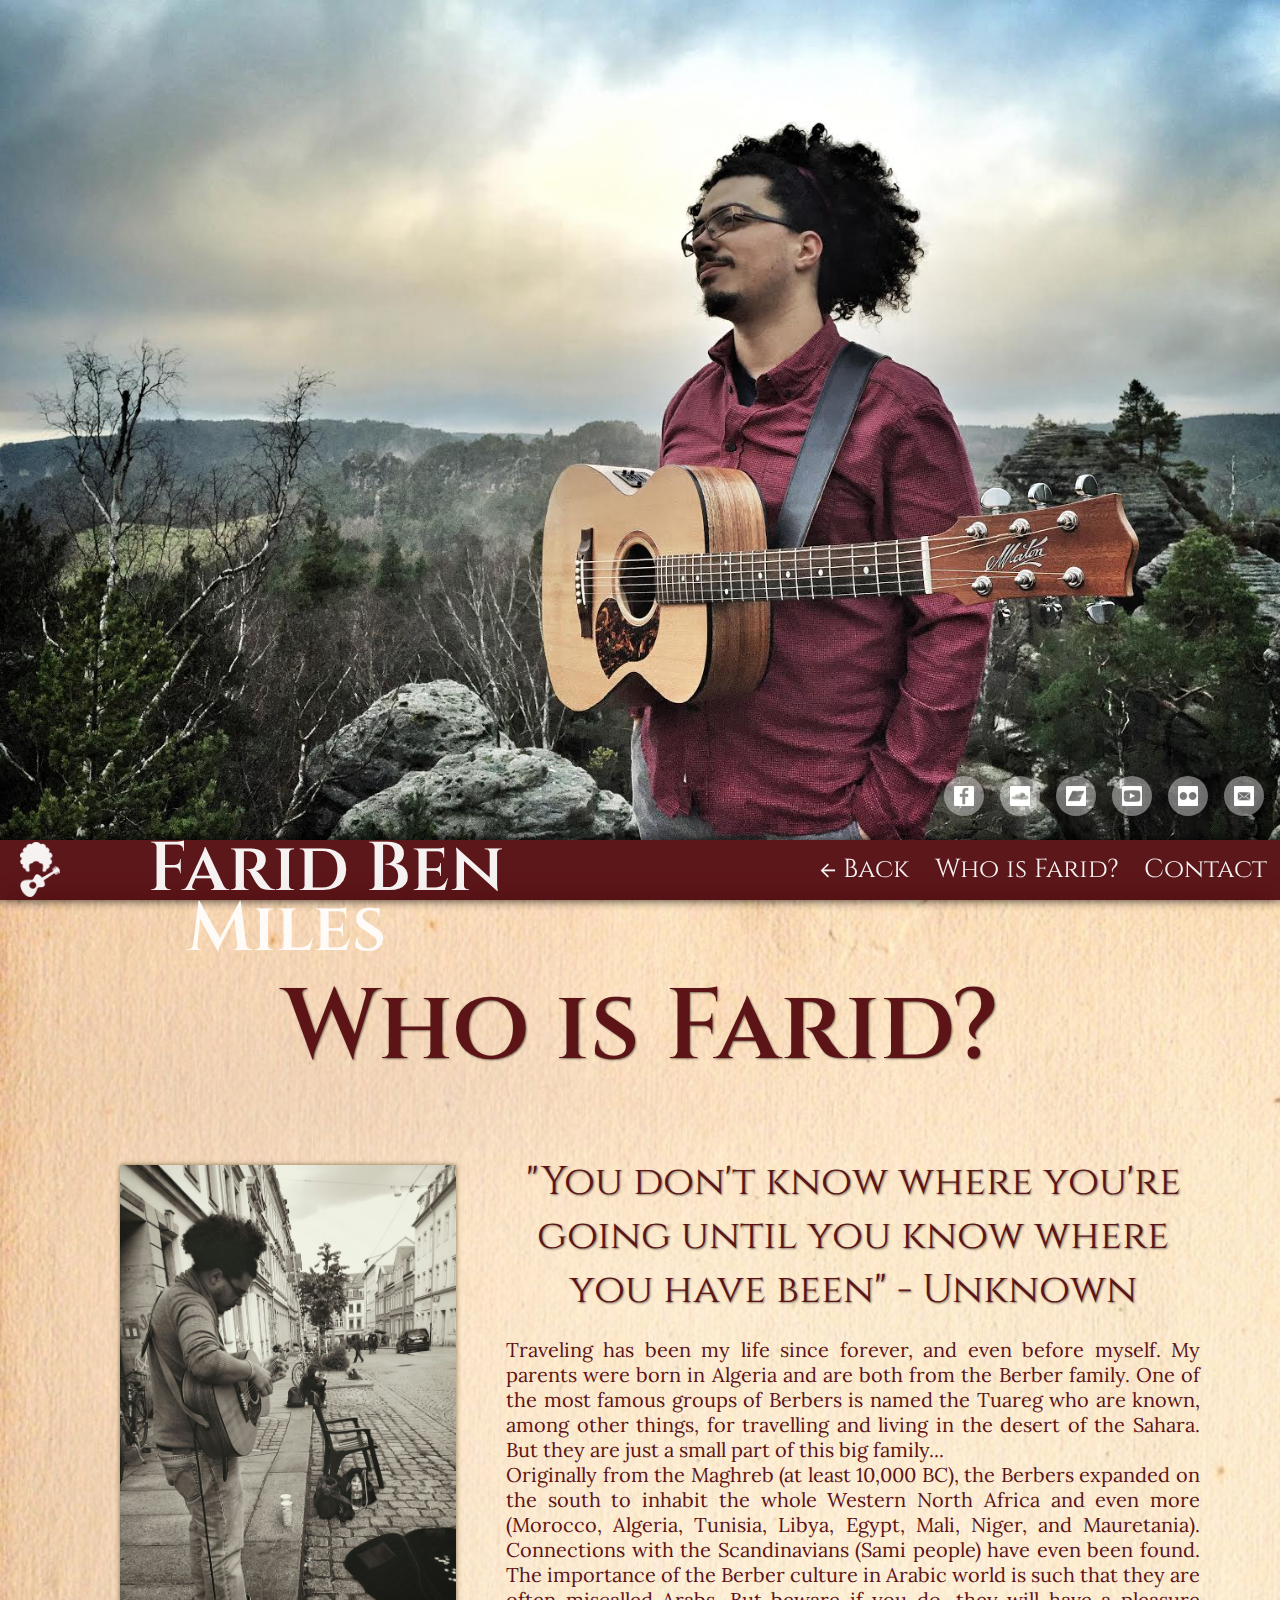
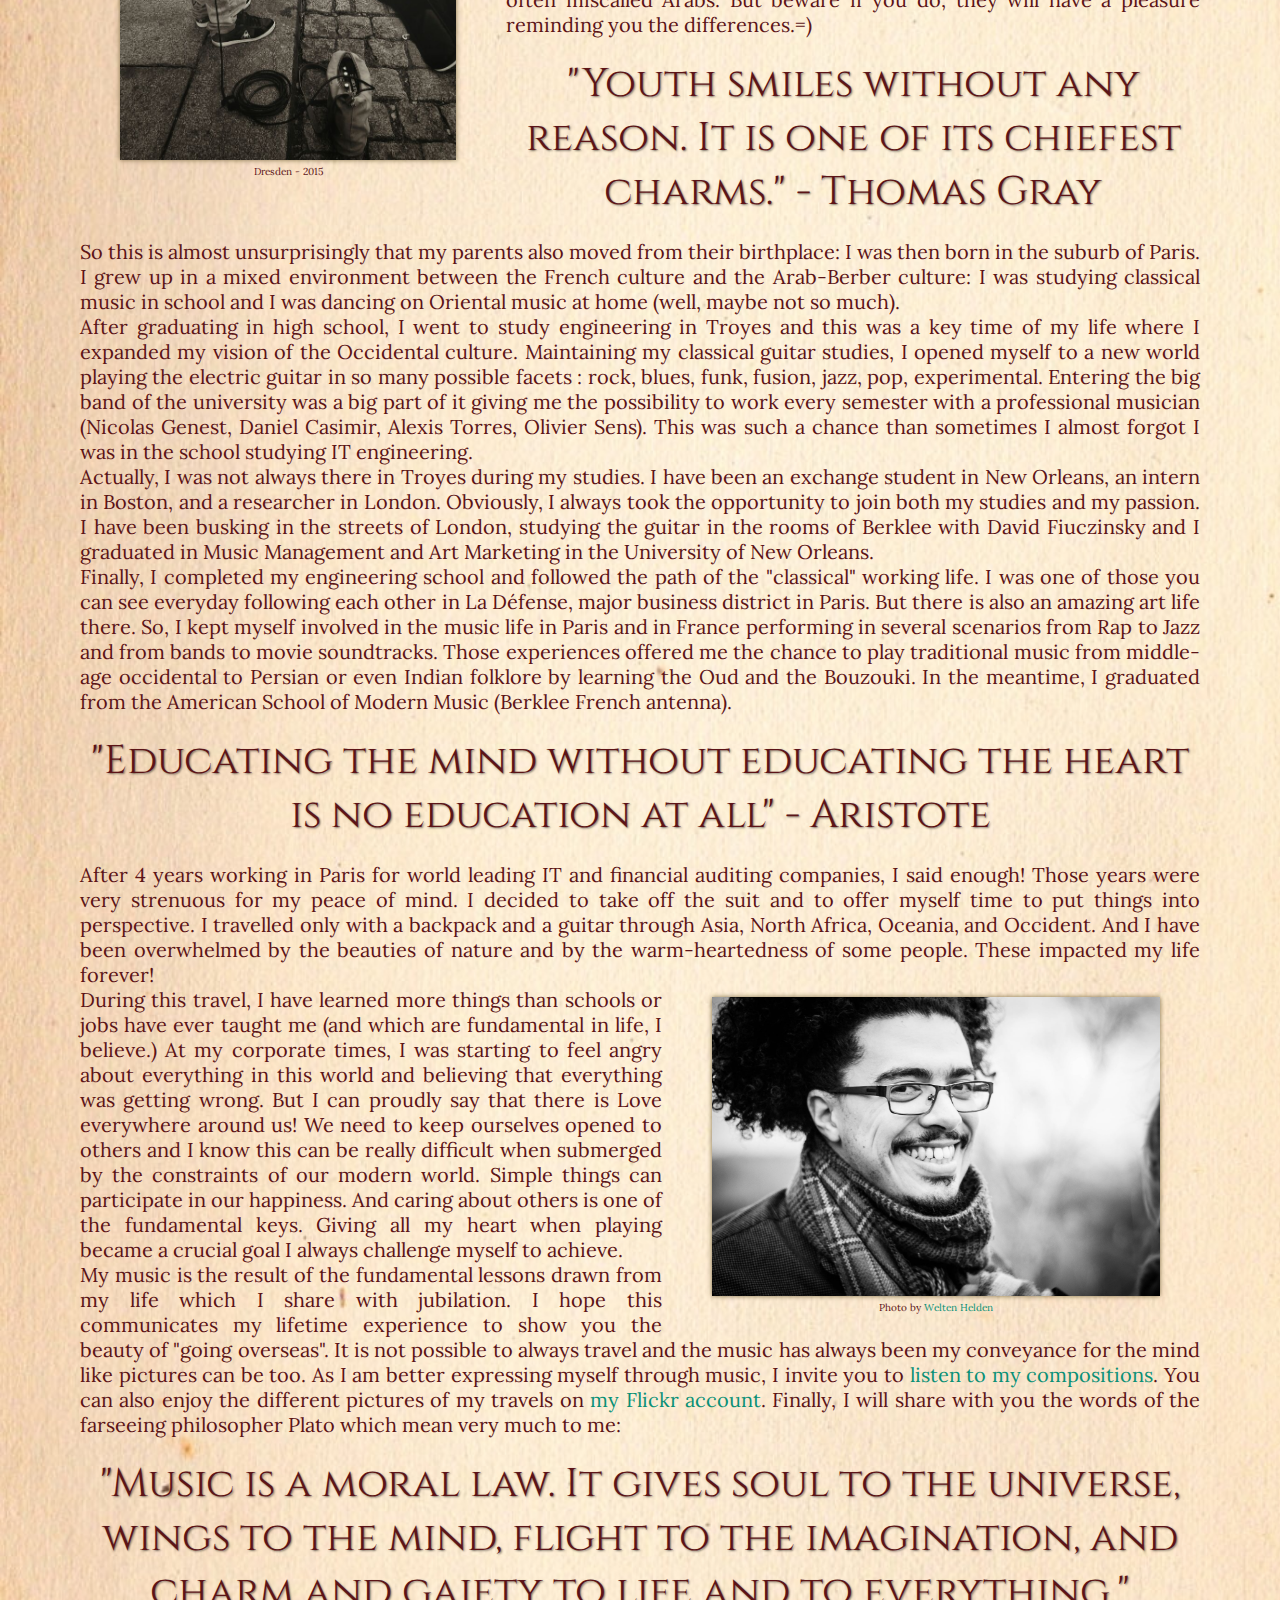
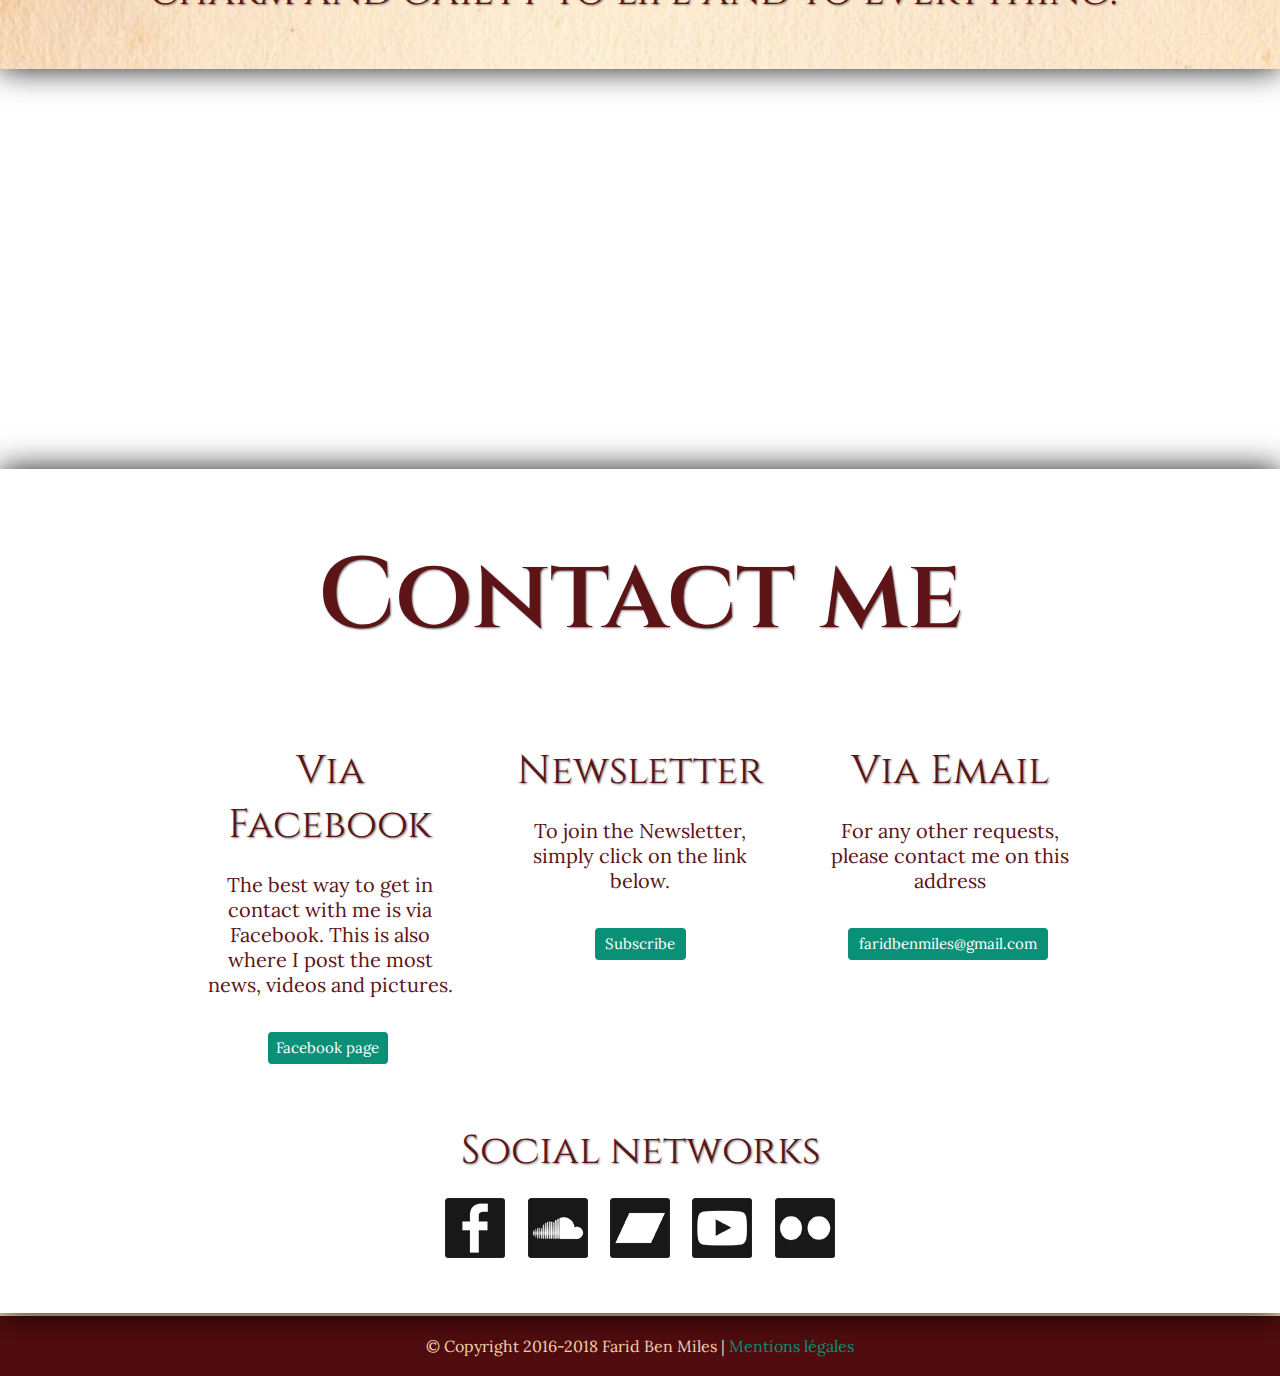
==== about.html @ b11363a0 "Start" ====
<!DOCTYPE html><html lang="en"> <head> <title>About | Farid Ben Miles - Cinematic World Fingerstyle</title><meta charset="utf-8"/><meta name="description" content="With only the use of an acoustic guitar, he takes you in a “ travelling by ear ” experience. Everything about Farid Ben Miles."><meta name="copyright" content="Farid Ben Miles - 2016"><link rel="image_src" href="img/background/Farid-Ben-Miles-mobile.jpg" /><link rel="apple-touch-icon" sizes="57x57" href="apple-touch-icon-57x57.png"><link rel="apple-touch-icon" sizes="60x60" href="apple-touch-icon-60x60.png"><link rel="apple-touch-icon" sizes="72x72" href="apple-touch-icon-72x72.png"><link rel="apple-touch-icon" sizes="76x76" href="apple-touch-icon-76x76.png"><link rel="apple-touch-icon" sizes="114x114" href="apple-touch-icon-114x114.png"><link rel="apple-touch-icon" sizes="120x120" href="apple-touch-icon-120x120.png"><link rel="apple-touch-icon" sizes="144x144" href="apple-touch-icon-144x144.png"><link rel="apple-touch-icon" sizes="152x152" href="apple-touch-icon-152x152.png"><link rel="apple-touch-icon" sizes="180x180" href="apple-touch-icon-180x180.png"><link rel="icon" type="image/png" href="favicon-32x32.png" sizes="32x32"><link rel="icon" type="image/png" href="android-chrome-192x192.png" sizes="192x192"><link rel="icon" type="image/png" href="favicon-96x96.png" sizes="96x96"><link rel="icon" type="image/png" href="favicon-16x16.png" sizes="16x16"><link rel="manifest" href="manifest.json"><link rel="mask-icon" href="safari-pinned-tab.svg" color="#5bbad5"><meta name="msapplication-TileColor" content="#da532c"><meta name="msapplication-TileImage" content="mstile-144x144.png"><meta name="theme-color" content="#ffffff"><meta name="viewport" content="width=device-width, initial-scale=1, maximum-scale=1"><link rel="stylesheet" href="style.css"><link href='https://fonts.googleapis.com/css?family=Source+Sans+Pro' rel='stylesheet' type='text/css'><script src="js/jquery-1.12.4.min.js"></script><script>function(t,e,n,r,o,i,a){t.GoogleAnalyticsObject=o,t[o]=t[o]||function(){(t[o].q=t[o].q||[]).push(arguments)},t[o].l=1*new Date,i=e.createElement(n),a=e.getElementsByTagName(n)[0],i.async=1,i.src=r,a.parentNode.insertBefore(i,a)}(window,document,"script","https://www.google-analytics.com/analytics.js","ga"),ga("create","UA-72950144-1","auto"),ga("send","pageview")</script><script src="js/one.js"></script><script>function jsUpdateSize(){var e=window.innerHeight||document.documentElement.clientHeight||document.body.clientHeight,i=e-60;$("header").css({height:i})}window.onload=jsUpdateSize,window.onresize=jsUpdateSize;</script> </head><body><header><div id="social" ><ul><li><a href="https://www.facebook.com/faridbenmiles" title="Facebook" target="_blank"><img alt="Facebook" src="img/social/facebook.png"/></a></li><li><a href="https://www.soundcloud.com/faridbenmiles" title="Soundcloud" target="_blank"><img alt="Soundcloud" src="img/social/soundcloud.png"/></a></li><li><a href="https://www.faridbenmiles.bandcamp.com" title="Bandcamp" target="_blank"><img alt="Bandcamp" src="img/social/bandcamp.png"/></a></li><li><a href="https://www.youtube.com" title="Youtube" target="_blank"><img alt="Youtube" src="img/social/youtube.png"/></a></li><li><a href="https://www.flickr.com" title="Flickr"><img alt="Flickr!" src="img/social/flickr.png"></a></li><li><a href="#contact-link" class="smoothScroll" title="Mail"><img alt="Mail" src="img/social/mail.png"></a></li></ul></div></header><div id="menu-container"><div id="menu" class="fixed-nav-bar"><div id="brand-link"><a href="index.html" class="smoothScroll"><img id="brand" alt="Farid Ben Miles - Logo" src="img/logo/logo-head-white.png"/><h1>Farid Ben Miles</h1></a></div><nav><ul class="topnav"><li class="icon"><a href="javascript:void(0);" onclick="myFunction()">Menu &#9776;</a></li><li><a class="smoothScroll" href="index.html#about-link">&#8592; Back</a></li><li><a class="smoothScroll" href="#about-me-link">Who is Farid?</a></li><li><a class="smoothScroll" href="#contact-link">Contact</a></li></ul></nav></div></div><span class="anchor" id="about-me-link"></span><section id="about-me" class="container"><div class="box"><h2>Who is Farid?</h2><figure id="busking-container"><img id="busking" src="img/about/Farid Ben Miles - Busking.jpg" alt="Farid Ben Miles - Busking"/><figcaption>Dresden - 2015</figcaption></figure><h3>"You don't know where you're going until you know where you have been" - <span>Unknown</span></h3><p>Traveling has been my life since forever, and even before myself. My parents were born in Algeria and are both from the Berber family. One of the most famous groups of Berbers is named the Tuareg who are known, among other things, for travelling and living in the desert of the Sahara. But they are just a small part of this big family... </p><p>Originally from the Maghreb (at least 10,000 BC), the Berbers expanded on the south to inhabit the whole Western North Africa and even more (Morocco, Algeria, Tunisia, Libya, Egypt, Mali, Niger, and Mauretania). Connections with the Scandinavians (Sami people) have even been found. The importance of the Berber culture in Arabic world is such that they are often miscalled Arabs. But beware if you do, they will have a pleasure reminding you the differences.=) </p><h3>"Youth smiles without any reason. It is one of its chiefest charms." - <span>Thomas Gray</span></h3><p>So this is almost unsurprisingly that my parents also moved from their birthplace: I was then born in the suburb of Paris. I grew up in a mixed environment between the French culture and the Arab-Berber culture: I was studying classical music in school and I was dancing on Oriental music at home (well, maybe not so much). </p><p>After graduating in high school, I went to study engineering in Troyes and this was a key time of my life where I expanded my vision of the Occidental culture. Maintaining my classical guitar studies, I opened myself to a new world playing the electric guitar in so many possible facets : rock, blues, funk, fusion, jazz, pop, experimental. Entering the big band of the university was a big part of it giving me the possibility to work every semester with a professional musician (Nicolas Genest, Daniel Casimir, Alexis Torres, Olivier Sens). This was such a chance than sometimes I almost forgot I was in the school studying IT engineering.</p><p>Actually, I was not always there in Troyes during my studies. I have been an exchange student in New Orleans, an intern in Boston, and a researcher in London. Obviously, I always took the opportunity to join both my studies and my passion. I have been busking in the streets of London, studying the guitar in the rooms of Berklee with David Fiuczinsky and I graduated in Music Management and Art Marketing in the University of New Orleans. </p><p>Finally, I completed my engineering school and followed the path of the "classical" working life. I was one of those you can see everyday following each other in La Défense, major business district in Paris. But there is also an amazing art life there. So, I kept myself involved in the music life in Paris and in France performing in several scenarios from Rap to Jazz and from bands to movie soundtracks. Those experiences offered me the chance to play traditional music from middle-age occidental to Persian or even Indian folklore by learning the Oud and the Bouzouki. In the meantime, I graduated from the American School of Modern Music (Berklee French antenna).</p><h3>"Educating the mind without educating the heart is no education at all" - <span>Aristote</span></h3><p>After 4 years working in Paris for world leading IT and financial auditing companies, I said enough! Those years were very strenuous for my peace of mind. I decided to take off the suit and to offer myself time to put things into perspective. I travelled only with a backpack and a guitar through Asia, North Africa, Oceania, and Occident. And I have been overwhelmed by the beauties of nature and by the warm-heartedness of some people. These impacted my life forever!</p><figure id="portrait-container"><img id="portrait" src="img/about/Farid Ben Miles - Portrait.jpg" alt="Farid Ben Miles - Portrait"/><figcaption>Photo by <a href="https://www.helden-welten.de" target="_blank" alt="Welten Helden">Welten Helden</a></figcaption></figure><p>During this travel, I have learned more things than schools or jobs have ever taught me (and which are fundamental in life, I believe.) At my corporate times, I was starting to feel angry about everything in this world and believing that everything was getting wrong. But I can proudly say that there is Love everywhere around us! We need to keep ourselves opened to others and I know this can be really difficult when submerged by the constraints of our modern world. Simple things can participate in our happiness. And caring about others is one of the fundamental keys. Giving all my heart when playing became a crucial goal I always challenge myself to achieve. </p><p>My music is the result of the fundamental lessons drawn from my life which I share with jubilation. I hope this communicates my lifetime experience to show you the beauty of "going overseas". It is not possible to always travel and the music has always been my conveyance for the mind like pictures can be too. As I am better expressing myself through music, I invite you to <a href="https://faridbenmiles.bandcamp.com/" Title="Bandcamp" target="_blank">listen to my compositions</a>. You can also enjoy the different pictures of my travels on <a href="https://www.flickr.com/photos/137623602@N04/" title="Flickr">my Flickr account</a>. Finally, I will share with you the words of the farseeing philosopher Plato which mean very much to me: </br> <h3>"Music is a moral law. It gives soul to the universe, wings to the mind, flight to the imagination, and charm and gaiety to life and to everything."</h3></p></div></div></section><div id="slide-6" class="slide-pic"></div><span class="anchor" id="contact-link"></span><section id="contact" class="container"><div class="box"> <h2> Contact me </h2><div id="contact-boxes"><div id="contact-fb" class="contact-cell"><h3>Via Facebook</h3><p>The best way to get in contact with me is via Facebook. This is also where I post the most news, videos and pictures.</p><br><a href="https://www.facebook.com/faridbenmiles">Facebook page</a></div><div id="contact-newsletter" class="contact-cell"> <h3>Newsletter</h3><div id="mc_embed_signup"><form action="//faridbenmiles.us12.list-manage.com/subscribe/post?u=b48a727301057021e14543d69&amp;id=6fdffcc9f1" method="post" id="mc-embedded-subscribe-form" name="mc-embedded-subscribe-form" class="validate" target="_blank" novalidate><div id="mc_embed_signup_scroll"><label for="mce-EMAIL">To join the Newsletter, simply click on the link below.</label><!-- <input type="email" value="" name="EMAIL" class="email" id="mce-EMAIL" placeholder="Enter email address" required>--><div class="clear"></br><input type="submit" value="Subscribe" name="subscribe" id="mc-embedded-subscribe" class="button"></div></div></form></div></div><div id="contact-other" class="contact-cell"> <div class="text-container"><h3>Via Email</h3><p>For any other requests, please contact me on this address<br><br><p><a id="mailto" href="mailto:faridbenmiles@gmail.com">faridbenmiles@gmail.com</a></p></p></div></div></div><div id="social-contact" ><h3>Social networks</h3><ul><li><a href="https://www.facebook.com/faridbenmiles" title="Facebook" target="_blank"><img alt="Facebook" src="img/social/facebook.png"/></a></li><li><a href="https://www.soundcloud.com/faridbenmiles" title="Soundcloud" target="_blank"><img alt="Soundcloud" src="img/social/soundcloud.png"/></a></li><li><a href="https://www.faridbenmiles.bandcamp.com" title="Bandcamp" target="_blank"><img alt="Bandcamp" src="img/social/bandcamp.png"/></a></li><li><a href="https://www.youtube.com/channel/UC56Ud4a-E0FGQVqc9SUqksg" title="Youtube" target="_blank"><img alt="Youtube" src="img/social/youtube.png"/></a></li><li><a href="https://www.flickr.com/photos/137623602@N04/" title="Flickr"><img alt="Flickr" src="img/social/flickr.png"></a></li></ul></div><div id="social-break"></div></div></section><footer id="footnote">© Copyright 2016-2018 Farid Ben Miles | <a href="mentions.html">Mentions légales</a> </footer><script>function myFunction(){document.getElementsByClassName("topnav")[0].classList.toggle("responsive");}</script></body></html>
---- style.css ----
body,
p {
    margin: 0
}

a:active,
a:hover {
    color: #0DC3A0;
    opacity: 1
}

#menu,
#menu-container {
    background-color: #540B0F;
    opacity: .95;
    height: 60px
}

#brand-link,
#menu,
#social {
    position: absolute
}

#menu,
h1 {
    margin: auto
}

#social li,
.box-video,
nav li {
    display: inline-block
}

#social,
nav,
nav li {
    text-align: right
}

#menu-container #menu nav ul li a:hover,
a,
a:hover,
a:visited {
    border-bottom: 0 none;
}

a,
a:visited {
    color: #0a9076;
    text-decoration: none;
}

@font-face {
    font-family: Cinzel;
    src: url(fonts/Cinzel/static/Cinzel-Regular.ttf);
}
@font-face {
    font-family: CinzelBold;
    src: url(fonts/Cinzel/static/Cinzel-SemiBold.ttf);
}
@font-face {
    font-family: Lora;
    src: url(fonts/Lora/static/Lora-Regular.ttf);
}
@font-face {
    font-family: Amatic;
    src: url(fonts/Amatic/Amatic-Bold.ttf);
}
@font-face {
    font-family: Roboto;
    src: url(fonts/Roboto/Roboto-Regular.ttf);
}

@font-face {
    font-family: AmaticRegular;
    src: url(fonts/Amatic/AmaticSC-Regular.ttf)
}

body {
    padding: 0;
    font: 20px Lora, 'Source Sans Pro', Georgia, sans-serif;
    -webkit-font-smoothing: antialiased;
    -webkit-text-size-adjust: 100%
}

h2 {
    font-family: CinzelBold, 'Source Sans Pro', sans-serif;
    font-weight: 400;
    font-style: normal;
    color: #5C1417;
    text-align: center;
    padding: 0;
	font-size: 100px;
    margin: 10px 0 60px;
	text-shadow: 1px 1px 2px rgba(0, 0, 0, 0.5); 
}
h3 {
    font-family: Cinzel, 'Source Sans Pro', sans-serif;
    font-weight: 400;
    font-style: normal;
    color: #5C1417;
    text-align: center;
    padding: 0;
	font-size: 40px;
    margin: 20px 0;
	text-shadow: 1px 1px 2px rgba(0, 0, 0, 0.5); 
} 

h4 {
    font: 20px Lora, 'Source Sans Pro', Georgia, sans-serif;
    font-weight: 400;
    font-style: normal;
    font-size: 20px;
    text-align: center;
    color: #5C1417;
    margin: 0 0 10px;
    padding: 0
}

#mc_embed_signup input,
#mc_embed_signup label,
a,
a:visited {
    font-family: Lora, 'Source Sans Pro', sans-serif
}

h1,
nav {
    line-height: 60px
}

a {
    opacity: 1
}

a:visited {
    opacity: .6
}

a:active {
    border-bottom: 2px solid #fff
}

img {
    max-width: 100%;
    height: auto;
    width: auto
}

header {
    height: 400px;
    background-image: url('img/background/Farid Ben Miles.jpg');
    background-size: cover;
    background-position: top center;
}

/* Video styles */
      .video-container {
        position: absolute;
        top: 0;
        left: 0;
        width: 100%;
        height: 100%;
      }

      .video-container video {
        width: 100%;
        height: 100%;
        object-fit: cover;
      }
	  /* Add gradient filter over image */
	  .video-container::before {
		  content: "";
		  position: absolute;
		  top: 0;
		  left: 0;
		  width: 100%;
		  height: 100%;
		  background: linear-gradient(to bottom, rgba(58, 46, 42, 0), rgba(58, 46, 42, 0.5)); 
		  pointer-events: none; /* Allow clicks to pass through */
}

/* Original 2018
#social {
    height: 40px;
    width: 100%;
    opacity: 1;
    top: 15px;
    right: 15px
}

#social ul {
    margin-top: 5px;
    opacity: 1
}

#social li {
    list-style: none;
    margin-left: .2%;
    margin-right: .2%
}

#social img {
    height: 35px;
    width: 35px
}

#social a {
    opacity: .5
}

#social a:hover {
    opacity: 1
}*/

/* adding grey transparent filter over image
	.overlay {
		 position: absolute;
		  content: '';
		  top: 0;
		  left: 0;
		  right: 0;
		  bottom: 0;
		  background: rgba(21, 21, 21, 0.3);
	}*/
       
/* Social links styles */
      #social {
        position: absolute;
        bottom: 4rem;
        right: 1rem;
        z-index: 10;
      }

      #social ul {
        display: flex;
        gap: 1rem;
        list-style: none;
      }

      #social a {
        display: flex;
        align-items: center;
        justify-content: center;
        width: 40px;
        height: 40px;
        background-color: rgba(255, 255, 255, 0.4);
        border-radius: 50%;
        transition: background-color 0.3s ease;
      }

      #social a:hover {
        background-color: rgba(255, 255, 255, 0.7);
      }

      #social img {
        width: 20px;
        height: 20px;
        filter: brightness(0) invert(1);
      }
	  
	  /* New Box Banner Text */
	   #intro-box {
        position: absolute;
        bottom: 4rem;
        left: 6rem;
        z-index: 10;
		color: white;	
		width: 600px;
		text-shadow: 1px 1px 2px rgba(0, 0, 0, 0.9); 
      }
	  #intro-title {
        margin-bottom: 2rem;	
      }
	  #intro-text {
        margin-bottom: 1rem;	
		margin-top: 1rem;
		text-align: center;
		
      }
	  #intro-text-sub {
		font-family: CinzelBold, 'Source Sans Pro', sans-serif;
		font-size: 26px;
	  }
	  #intro-button{
		  text-align: center
	  }
	  

h1 {
    /*float: right;*/
    color: #fff;
    font-size: 69px;
    font-family: CinzelBold, 'Source Sans Pro', sans-serif;
    vertical-align: middle;
    text-align: center;
    padding: 0;
    font-weight: 400
}

#brand-link {
    vertical-align: top
}

#menu #brand {
    float: left;
    height: 55px;
    width: 40px;
    opacity: 1;
    z-index: 1;
    margin: 2px 20px auto
}

#menu-container {
    width: 100%;
    position: relative;
    z-index: 10;
}

#menu {
    width: 100%;
    z-index: 1;
    -moz-box-shadow: 0 0 10px 0 rgba(0, 0, 0, .9);
    -webkit-box-shadow: 0 0 10px 0 rgba(0, 0, 0, .9);
    -o-box-shadow: 0 0 10px 0 rgba(0, 0, 0, .9);
    box-shadow: 0 0 10px 0 rgba(0, 0, 0, .9)
}

nav ul {
	padding: 0;
    margin: 0 auto
}

nav li {
    list-style: none;
    margin-left: 1%;
    margin-right: 1%
}

ul li.icon {
    display: none
}

/* gemini test */
.topnav {
  list-style-type: none; /* Remove default list styling */
  margin: 0;
  padding: 0;
  /*overflow: hidden;  Prevent overflowing elements from causing layout issues */
}

/* Dropdown container styling */
.dropdown {
    position: relative; /* Position the dropdown relative to its parent */
    display: inline-block;
}

/* Dropdown content styling */
.dropdown-content {
    display: none; /* Hide dropdown by default */
    position: absolute;
    background-color: #540B0F;
	opacity: .95;
    /*min-width: 150px;  Adjust dropdown width */
	width: 150px;
    box-shadow: 0px 8px 16px rgba(0, 0, 0, 0.2); /* Add shadow */
    z-index: 1;
    padding: 5px 0;
	top: 100%; /* Position below the dropdown link */
	left: 50%;
    transform: translateX(-50%);
}

/* Dropdown links styling */
.dropdown-content a {
    color: white;
    padding: 10px 16px;
    text-decoration: none;
    display: block;
    text-align: left;
	white-space: nowrap; 
}

/* Hover effects for dropdown links */
.dropdown-content a:hover {
    background-color: #823131; /* Highlight links on hover */
}

/* Display dropdown content on hover */
.dropdown:hover .dropdown-content {
    display: block;
	
}

/*.dropdown:hover .dropdown-content {
  display: block;
  position: absolute;
} 
 end gemini test */




#music:before,
.anchor {
    display: block;
    visibility: hidden
}

#menu-container #menu nav ul li a:link,
#menu-container #menu nav ul li a:visited {
    color: #FFF;
    opacity: 1;
    font-size: 26px;
    font-family: Cinzel, 'Source Sans Pro', sans-serif;
    border-bottom: 0 none;
    text-decoration: none
}

#menu-container #menu nav ul li a:hover {
    color: #0a9076;
    opacity: 1
}

#menu-container #menu nav ul li a:active {
    color: #0a9076;
    opacity: 1;
    border-bottom: 2px solid #fff;
    text-decoration: none
}

#music:before {
    content: " ";
    margin-top: -180px;
    height: 180px
}

.slide-pic {
    height: 400px;
    width: 100%;
    background-color: #5C1417;
    -webkit-background-size: cover;
    -moz-background-size: cover;
    -o-background-size: cover;
    background-size: cover;
    color: #fff;
    margin: 0 auto;
    padding: 0;
    background-position: center
}

#slide-1 {
    background: url(img/slide/Wakatipu.jpg) center / cover no-repeat fixed;
}

#slide-2 {
    background: url(img/slide/Mosquee.jpg) center / cover no-repeat fixed;
}

#slide-3 {
    background: url(img/slide/Tongariro.jpg) center / cover no-repeat fixed;
}

#slide-4 {
    background: url(img/slide/SandyBay.jpg) center / cover no-repeat fixed;
}

#slide-5 {
    background: url(img/slide/Volcano.jpg) center / cover no-repeat fixed;
}

#slide-6 {
    background: url(img/slide/Fishing.jpg) center / cover no-repeat fixed;
}

#slide-7 {
    background: url(img/slide/Camp.jpg) center / cover no-repeat fixed;
}

#slide-8 {
    background: url(img/slide/Coast.jpg) center / cover no-repeat fixed;
}

.box-tour,
.container {
    background-repeat: no-repeat;
    position: relative
}

.anchor {
    height: 60px;
    margin-top: -60px
}

#about,
#contact,
#music,
#pictures,
#tour,
.container {
    height: auto
}

#videos,
.box-video,
.container {
    margin: 0 auto
}

.container {
    color: #5C1417;
    background-image: url(img/background/test.jpg);
    background-size: cover;
    background-color: #fff;
    width: auto;
    overflow: hidden;
    padding: 50px 80px 30px;
    text-align: justify;
    text-justify: inter-word;
    -moz-box-shadow: 0 0 30px 0 rgba(0, 0, 0, .9);
    -webkit-box-shadow: 0 0 30px 0 rgba(0, 0, 0, .9);
    -o-box-shadow: 0 0 30px 0 rgba(0, 0, 0, .9);
    box-shadow: 0 0 30px 0 rgba(0, 0, 0, .9)
}

#footnote,
#videos,
.fb-share-video a {
    text-align: center
}

.box-about {
    height: 100%;
    width: auto
}

#Farid-Cartoon {
    width: 50%;
    height: auto;
    float: right
}

#about p {
    width: 100%;
    height: auto
}

.box-video {
    width: 400px
}

.fb-share a,
.fb-share-video a {
    border: 0;
    display: inline-block;
    margin: 10px 5px 10px 0;
    width: auto;
    text-decoration: none
}

#traditions {
    float: left
}

.fb-share-video a {
    clear: both;
    background-color: #0A9076;
    border-radius: 4px;
    color: #fff;
    cursor: pointer;
    font-size: 15px;
    height: 32px;
    line-height: 32px;
    padding: 0 5px;
    vertical-align: top;
    white-space: nowrap
}

.fb-share-video a:hover {
    background-color: #0DC3A0;
    font-size: 16px
}

.box-tour {
    height: 100%;
    width: auto;
    background-image: url(img/background/plane.png);
    background-size: 30%;
    background-position: top right
}

#lessons a,
.fb-share a {
    clear: both;
    color: #fff;
    cursor: pointer;
    height: 32px;
    line-height: 32px;
    vertical-align: top;
    white-space: nowrap
}

#footnote {
    height: auto;
    bottom: 0;
    padding-bottom: 20px;
    padding-top: 20px;
    border-top: solid;
    background-color: #510C0F;
    color: #F0D4AE;
    font-size: 16px
}

.fb-share {
    text-align: right;
    clear: both;
    padding-top: 30px
}

.fb-share a {
    background-color: #0A9076;
    border-radius: 4px;
    font-size: 15px;
    padding: 0 5px;
    text-align: center
}

#contact-fb a,
#lessons a {
    border: 0;
    margin: 10px 5px 10px 0;
    padding: 0
}

#mc_embed_signup,
#mc_embed_signup_scroll {
    margin: 20px auto;
    width: 100%
}

.fb-share a:hover {
    background-color: #0DC3A0;
    font-size: 16px
}

#mentions-legales {
    height: auto;
    background-image: url(img/background/content-bg-long.jpg);
    background-size: 100% auto;
    background-repeat: repeat-y
}

.tabs-cell {
    display: table-cell
}

#contact-boxes,
#tabs-boxes {
    text-align: center;
    margin: 0 auto;
    width: 880px
}

#tabs {
    width: 400px;
    float: left
}

#lessons {
    width: 400px;
    float: right
}

#lessons a {
    background-color: #0A9076;
    border-radius: 4px;
    display: inline-block;
    font-size: 15px;
    text-align: center;
    text-decoration: none;
    width: 200px
}

#contact-fb a:hover,
#lessons a:hover {
    background-color: #0DC3A0;
    font-size: 16px
}

#contact-fb a,
#mc_embed_signup .button {
    background-color: #0A9076;
    color: #fff;
    height: 32px;
    line-height: 32px;
    text-align: center;
    text-decoration: none;
    vertical-align: top;
    white-space: nowrap;
    clear: both;
    cursor: pointer
}

#contact-fb {
    width: 260px;
    float: left
}

#contact-newsletter {
    width: 260px;
    display: inline-block
}

#contact-other {
    width: 260px;
    float: right
}

#contact-fb a {
    border-radius: 4px;
    display: inline-block;
    font-size: 15px;
    width: 120px
}

#mc_embed_signup {
    display: block
}

#mc_embed_signup form {
    display: block
}

#mc_embed_signup label {
    display: block;
    padding-bottom: 10px;
    font-weight: 400;
    font-size: 20px;
    color: #5C1417
}

#mc_embed_signup input {
    border: 1px solid #999;
    -webkit-appearance: none
}

#mc_embed_signup .button {
    border: 0;
    border-radius: 4px;
    display: inline-block;
    font-size: 15px;
    margin: 0 5px 10px 0;
    padding: 0;
    width: 30%
}

#mc_embed_signup .button:hover {
    background-color: #0DC3A0;
    font-size: 16px
}

#mc_embed_signup input.email {
    display: block;
    padding: 8px 0;
    text-indent: 5px;
    width: 80%;
    min-width: 130px;
    background: rgba(255, 255, 255, .8);
    margin: auto auto 10px
}

#mc_embed_signup input.email:focus {
    background: rgba(255, 255, 255, .9)
}

#mc_embed_signup input.button {
    display: block;
    width: 35%;
    min-width: 90px;
    margin: auto
}

#contact-other a {
    clear: both;
    background-color: #0A9076;
    border: 0;
    border-radius: 4px;
    color: #fff;
    cursor: pointer;
    display: inline-block;
    font-size: 15px;
    height: 32px;
    line-height: 32px;
    margin: 10px 5px 10px 0;
    padding: 0;
    text-align: center;
    text-decoration: none;
    vertical-align: top;
    white-space: nowrap;
    width: 200px
}

#contact-other a:hover {
    background-color: #0DC3A0;
    font-size: 16px
}

#pictures iframe {
    -webkit-box-shadow: 0 0 65px #cdbe9f inset, 0 0 20px #beae8c inset, 0 0 5px #816f47;
    -moz-box-shadow: 0 0 65px #cdbe9f inset, 0 0 20px #beae8c inset, 0 0 5px #816f47;
    -ms-box-shadow: 0 0 65px #cdbe9f inset, 0 0 20px #beae8c inset, 0 0 5px #816f47;
    -o-box-shadow: 0 0 65px #cdbe9f inset, 0 0 20px #beae8c inset, 0 0 5px #816f47;
    box-shadow: 0 0 65px #cdbe9f inset, 0 0 20px #beae8c inset, 0 0 5px #816f47
}

#flickr {
    height: 531px;
    width: 800px;
    margin: 0 auto
}

#pictures p {
    width: auto;
    max-width: 800px;
    margin: auto;
    text-align: center
}

#player-container,
.players {
    margin: 0 auto;
    text-align: center
}

#player-container {
    width: 880px;
    z-index: -1
}

#music iframe {
    width: 400px;
    height: 450px
}

.players {
    width: 400px;
    float: left
}

#bandcamp-player {
    float: left;
    margin-right: 80px
}

#contact-boxes {
    display: table
}

.contact-cell {
    display: table-cell
}

#social-contact {
    height: auto;
    width: 100%;
    opacity: 1;
    text-align: center;
    clear: both;
    display: inline-block;
    padding-top: 30px
}

#social-contact ul {
    padding-left: 0
}

#social-contact li {
    display: inline-block;
    margin-left: 1%;
    margin-right: 1%;
    list-style: none
}

.soundcloud-player,
.youtube-player {
    position: relative;
    overflow: hidden;
    margin: 5px;
    z-index: 0;
    background: 0 0
}

#social-contact img {
    height: 60px;
    width: 60px
}

#social-contact a {
    opacity: .9
}

#social-contact a:hover {
    opacity: 1
}

#social-break {
    display: block
}

.youtube-player {
    padding-bottom: 56.23%;
    height: 0;
    max-width: 100%
}

.iframe-container,
.soundcloud-player {
    height: 450px;
    width: 100%
}

.soundcloud-player iframe,
.youtube-player iframe {
    position: absolute;
    top: 0;
    left: 0;
    width: 100%;
    height: 100%;
    z-index: 100;
    background: 0 0
}

.soundcloud-player img,
.youtube-player img {
    bottom: 0;
    display: block;
    left: 0;
    margin: auto;
    max-width: 100%;
    width: 100%;
    position: absolute;
    right: 0;
    top: 0;
    border: none;
    height: auto;
    cursor: pointer;
    -webkit-transition: .4s all;
    -moz-transition: .4s all;
    transition: .4s all
}

.soundcloud-player img:hover,
.youtube-player img:hover {
    -webkit-filter: brightness(75%)
}

.soundcloud-player .play,
.youtube-player .play {
    height: 72px;
    width: 72px;
    left: 50%;
    top: 50%;
    margin-left: -36px;
    margin-top: -36px;
    position: absolute;
    background: url(img/play-black.png) no-repeat;
    cursor: pointer
}

#busking-container,
#portrait-container {
    margin-bottom: 10px;
    margin-top: 10px;
    height: auto
}

.soundcloud-player .play:hover,
.youtube-player .play:hover {
    background: url(img/play.png) no-repeat
}

#about-me {
    height: auto;
    background-image: url(img/background/content-bg-long.jpg)
}

figcaption {
    font-size: 10px;
    text-align: center
}

#busking-container {
    float: left;
    width: 30%;
    margin-right: 50px
}

#about-me #busking,
#about-me #portrait {
    -webkit-box-shadow: 0 0 65px #cdbe9f inset, 0 0 20px #beae8c inset, 0 0 5px #816f47;
    -moz-box-shadow: 0 0 65px #cdbe9f inset, 0 0 20px #beae8c inset, 0 0 5px #816f47;
    -ms-box-shadow: 0 0 65px #cdbe9f inset, 0 0 20px #beae8c inset, 0 0 5px #816f47;
    -o-box-shadow: 0 0 65px #cdbe9f inset, 0 0 20px #beae8c inset, 0 0 5px #816f47;
    box-shadow: 0 0 65px #cdbe9f inset, 0 0 20px #beae8c inset, 0 0 5px #816f47
}

#portrait-container {
    width: 40%;
    float: right;
    margin-left: 50px
}

#Farid-404 {
    width: 50%;
    height: auto;
    float: left
}

@media only screen and (max-width :319px) {
    header {
        background-image: url(img/background/Farid-Ben-Miles-mobile.jpg)
    }
    h2 {
        font-size: 60px
    }
    .container {
        padding: 5px 5px 10px;
        background-image: url(img/background/content-bg-mobile.jpg)
    }
    #social img {
        height: 20px;
        width: 20px
    }
    #social ul {
        margin-top: 0
    }
    #menu #brand {
        margin: 2px 5px auto
    }
    ul.topnav li:not(:first-child) {
        display: none
    }
    ul.topnav li.icon {
        float: right;
        display: inline-block;
        height: 60px
    }
    ul.topnav.responsive {
        position: relative;
        width: 90px;
        margin: 0;
        float: right
    }
    #music iframe,
    #player-container,
    .box-video,
    .players {
        width: 200px
    }
    nav ul.topnav.responsive li,
    nav ul.topnav.responsive li a {
        text-align: center;
        margin: 0 auto
    }
    nav ul.topnav.responsive li {
        float: none;
        display: block
    }
    nav ul.topnav.responsive li:not(:first-child) {
        height: 50px;
        line-height: 50px;
        opacity: 1.95;
        background: #520A0E
    }
    #menu h1 {
        font-size: 26px
    }
    .container .box-about {
        text-align: left
    }
    .players {
        clear: both
    }
    #flickr,
    #pictures iframe {
        width: 250px;
        height: 166.5px
    }
    #contact-boxes,
    #contact-fb,
    #contact-newsletter,
    #contact-other,
    #lessons,
    #tabs,
    #tabs-boxes {
        width: 100%
    }
    #social-contact img {
        height: 30px;
        width: 30px
    }
    #slide-1 {
        background: url(img/slide/Wakatipu-mobile.jpg) center / cover no-repeat fixed;
    }
    #slide-2 {
        background: url(img/slide/Mosquee-mobile.jpg) center / cover no-repeat fixed;
    }
    #slide-3 {
        background: url(img/slide/Tongariro-mobile.jpg) center / cover no-repeat fixed;
    }
    #slide-4 {
        background: url(img/slide/SandyBay-mobile.jpg) center / cover no-repeat fixed;
    }
    #slide-5 {
        background: url(img/slide/Volcano-mobile.jpg) center / cover no-repeat fixed;
    }
    #slide-6 {
        background: url(img/slide/Fishing-mobile.jpg) center / cover no-repeat fixed;
    }
    #slide-7 {
        background: url(img/slide/Camp-mobile.jpg) center / cover no-repeat fixed;
    }
    #slide-8 {
        background: url(img/slide/Coast-mobile.jpg) center / cover no-repeat fixed;
    }
    #about-me,
    #mentions-legales {
        background-image: url(img/background/content-bg-mobile-long.jpg)
    }
    .fb-share {
        text-align: center
    }
}

@media only screen and (min-width :320px) and (max-width :480px) {
    header {
        background-image: url(img/background/Farid-Ben-Miles-mobile.jpg)
    }
    h2 {
        font-size: 60px
    }
    .container {
        padding: 10px 10px 20px;
        background-image: url(img/background/content-bg-mobile.jpg)
    }
    #menu #brand {
        margin: 2px 5px auto
    }
    ul.topnav li:not(:first-child) {
        display: none
    }
    ul.topnav li.icon {
        float: right;
        display: inline-block;
        height: 60px
    }
    ul.topnav.responsive {
        position: relative;
        width: 90px;
        margin: 0;
        float: right
    }
    #music iframe,
    #player-container,
    .box-video,
    .players {
        width: 250px
    }
    nav ul.topnav.responsive li,
    nav ul.topnav.responsive li a {
        text-align: center;
        margin: 0 auto
    }
    nav ul.topnav.responsive li {
        float: none;
        display: block
    }
    nav ul.topnav.responsive li:not(:first-child) {
        height: 50px;
        line-height: 50px;
        opacity: 1.95;
        background: #520A0E
    }
    #menu h1 {
        font-size: 36px
    }
    .container .box-about {
        text-align: left
    }
    .players {
        clear: both
    }
    #flickr,
    #pictures iframe {
        width: 250px;
        height: 166.5px
    }
    #contact-boxes,
    #contact-fb,
    #contact-newsletter,
    #contact-other,
    #lessons,
    #tabs,
    #tabs-boxes {
        width: 280px
    }
    #social-contact img {
        height: 40px;
        width: 40px
    }
    #slide-1 {
        background: url(img/slide/Wakatipu-mobile.jpg) center / cover no-repeat fixed;
    }
    #slide-2 {
        background: url(img/slide/Mosquee-mobile.jpg) center / cover no-repeat fixed;
    }
    #slide-3 {
        background: url(img/slide/Tongariro-mobile.jpg) center / cover no-repeat fixed;
    }
    #slide-4 {
        background: url(img/slide/SandyBay-mobile.jpg) center / cover no-repeat fixed;
    }
    #slide-5 {
        background: url(img/slide/Volcano-mobile.jpg) center / cover no-repeat fixed;
    }
    #slide-6 {
        background: url(img/slide/Fishing-mobile.jpg) center / cover no-repeat fixed;
    }
    #slide-7 {
        background: url(img/slide/Camp-mobile.jpg) center / cover no-repeat fixed;
    }
    #slide-8 {
        background: url(img/slide/Coast-mobile.jpg) center / cover no-repeat fixed;
    }
    #about-me,
    #mentions-legales {
        background-image: url(img/background/content-bg-mobile-long.jpg)
    }
    .fb-share {
        text-align: center
    }
}

@media only screen and (min-width :481px) and (max-width :767px) {
    .container {
        padding: 20px 20px 50px
    }
    #menu #brand {
        margin: 2px 5px auto
    }

    ul.topnav li:not(:first-child) {
        display: none
    }

    ul.topnav li.icon {
        float: right;
        display: inline-block;
        height: 60px;
        white-space: nowrap;
    }

    ul.topnav.responsive {
        position: relative;
        margin: 0;
        float: right;
        z-index: 1;
        padding-left: 5px;
    }

    #lessons,
    #music iframe,
    #player-container,
    #tabs,
    #tabs-boxes,
    .players {
        width: 350px
    }

    nav ul.topnav.responsive li,
    nav ul.topnav.responsive li a {
        text-align: center;
        margin: 0 auto
    }

    nav ul.topnav.responsive li {
        float: none;
        display: block
    }

    nav ul.topnav.responsive li:not(:first-child) {
        line-height: 50px;
        opacity: 1.95;
        background: #520A0E
    }

    #menu h1 {
        font-size: 36px
    }

    .container .box-about {
        text-align: left
    }

    .players {
        clear: both
    }

    #videos iframe {
       width: 400px;
       height: 225px
    }

    #flickr,
    #pictures iframe {
        width: 351px;
        height: 233px
    }

    #contact-boxes,
    #contact-fb,
    #contact-newsletter,
    #contact-other {
        width: 300px
    }

    .fb-share {
        text-align: center
    }

    

    /* Styles for the mobile dropdown */
	nav ul.topnav.responsive li.dropdown {
        position: relative; /* Needed for positioning the dropdown */
    }
    nav ul.topnav.responsive li.dropdown ul.dropdown-content {
        display: none; /* Hide by default */
        position: absolute;
        top: 0; /* Position at the top of the parent li */
        left: 0; /* Position to the right of the parent li */
        width: auto; /* Adjust width to content */
        min-width: 100%; /* Minimum width to avoid collapsing */
        box-shadow: none; /* Remove shadow if needed */
        background-color: #520A0E; /*Match the list item background*/
    }

    nav ul.topnav.responsive li.dropdown:hover ul.dropdown-content {
        display: block;
		transform: translateX(-100%);
    }

    nav ul.topnav.responsive li.dropdown ul.dropdown-content a{
		padding: 10px;
        display: block;
        width: 100%;
    }
} 

@media only screen and (min-width :768px) and (max-width :1024px) {
    #contact-boxes,
    #contact-fb,
    #contact-newsletter,
    #contact-other,
    #lessons,
    #player-container,
    #tabs,
    #tabs-boxes {
        width: 400px
    }
    .container {
        padding: 50px 50px 80px
    }
    .players {
        clear: both
    }
    #flickr,
    #pictures iframe {
        width: 500px;
        height: 331.9px
    }
}
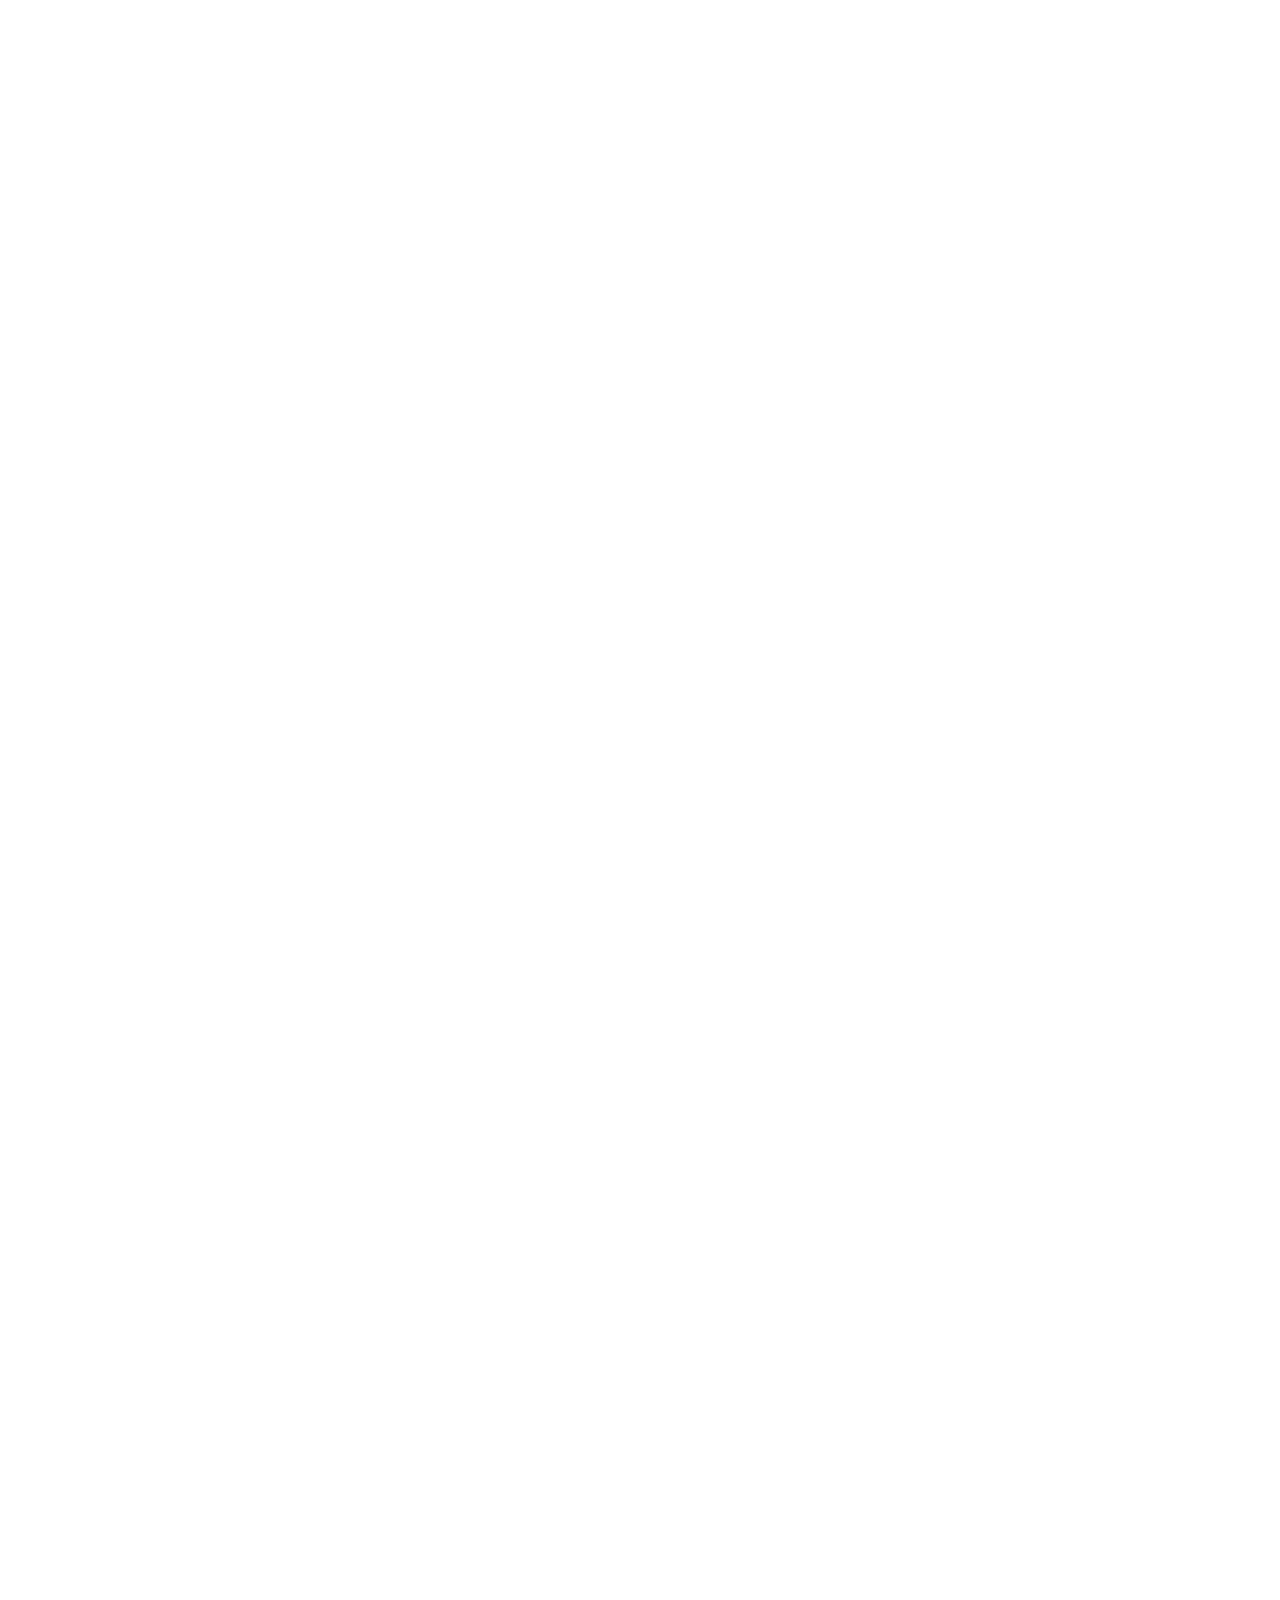
==== commit c47f5fed: "New Template (Plato)" ====
--- a/about.html
+++ b/about.html
@@ -1 +1,619 @@
-<!DOCTYPE html><html lang="en"> <head> <title>About | Farid Ben Miles - Cinematic World Fingerstyle</title><meta charset="utf-8"/><meta name="description" content="With only the use of an acoustic guitar, he takes you in a “ travelling by ear ” experience. Everything about Farid Ben Miles."><meta name="copyright" content="Farid Ben Miles - 2016"><link rel="image_src" href="img/background/Farid-Ben-Miles-mobile.jpg" /><link rel="apple-touch-icon" sizes="57x57" href="apple-touch-icon-57x57.png"><link rel="apple-touch-icon" sizes="60x60" href="apple-touch-icon-60x60.png"><link rel="apple-touch-icon" sizes="72x72" href="apple-touch-icon-72x72.png"><link rel="apple-touch-icon" sizes="76x76" href="apple-touch-icon-76x76.png"><link rel="apple-touch-icon" sizes="114x114" href="apple-touch-icon-114x114.png"><link rel="apple-touch-icon" sizes="120x120" href="apple-touch-icon-120x120.png"><link rel="apple-touch-icon" sizes="144x144" href="apple-touch-icon-144x144.png"><link rel="apple-touch-icon" sizes="152x152" href="apple-touch-icon-152x152.png"><link rel="apple-touch-icon" sizes="180x180" href="apple-touch-icon-180x180.png"><link rel="icon" type="image/png" href="favicon-32x32.png" sizes="32x32"><link rel="icon" type="image/png" href="android-chrome-192x192.png" sizes="192x192"><link rel="icon" type="image/png" href="favicon-96x96.png" sizes="96x96"><link rel="icon" type="image/png" href="favicon-16x16.png" sizes="16x16"><link rel="manifest" href="manifest.json"><link rel="mask-icon" href="safari-pinned-tab.svg" color="#5bbad5"><meta name="msapplication-TileColor" content="#da532c"><meta name="msapplication-TileImage" content="mstile-144x144.png"><meta name="theme-color" content="#ffffff"><meta name="viewport" content="width=device-width, initial-scale=1, maximum-scale=1"><link rel="stylesheet" href="style.css"><link href='https://fonts.googleapis.com/css?family=Source+Sans+Pro' rel='stylesheet' type='text/css'><script src="js/jquery-1.12.4.min.js"></script><script>function(t,e,n,r,o,i,a){t.GoogleAnalyticsObject=o,t[o]=t[o]||function(){(t[o].q=t[o].q||[]).push(arguments)},t[o].l=1*new Date,i=e.createElement(n),a=e.getElementsByTagName(n)[0],i.async=1,i.src=r,a.parentNode.insertBefore(i,a)}(window,document,"script","https://www.google-analytics.com/analytics.js","ga"),ga("create","UA-72950144-1","auto"),ga("send","pageview")</script><script src="js/one.js"></script><script>function jsUpdateSize(){var e=window.innerHeight||document.documentElement.clientHeight||document.body.clientHeight,i=e-60;$("header").css({height:i})}window.onload=jsUpdateSize,window.onresize=jsUpdateSize;</script> </head><body><header><div id="social" ><ul><li><a href="https://www.facebook.com/faridbenmiles" title="Facebook" target="_blank"><img alt="Facebook" src="img/social/facebook.png"/></a></li><li><a href="https://www.soundcloud.com/faridbenmiles" title="Soundcloud" target="_blank"><img alt="Soundcloud" src="img/social/soundcloud.png"/></a></li><li><a href="https://www.faridbenmiles.bandcamp.com" title="Bandcamp" target="_blank"><img alt="Bandcamp" src="img/social/bandcamp.png"/></a></li><li><a href="https://www.youtube.com" title="Youtube" target="_blank"><img alt="Youtube" src="img/social/youtube.png"/></a></li><li><a href="https://www.flickr.com" title="Flickr"><img alt="Flickr!" src="img/social/flickr.png"></a></li><li><a href="#contact-link" class="smoothScroll" title="Mail"><img alt="Mail" src="img/social/mail.png"></a></li></ul></div></header><div id="menu-container"><div id="menu" class="fixed-nav-bar"><div id="brand-link"><a href="index.html" class="smoothScroll"><img id="brand" alt="Farid Ben Miles - Logo" src="img/logo/logo-head-white.png"/><h1>Farid Ben Miles</h1></a></div><nav><ul class="topnav"><li class="icon"><a href="javascript:void(0);" onclick="myFunction()">Menu &#9776;</a></li><li><a class="smoothScroll" href="index.html#about-link">&#8592; Back</a></li><li><a class="smoothScroll" href="#about-me-link">Who is Farid?</a></li><li><a class="smoothScroll" href="#contact-link">Contact</a></li></ul></nav></div></div><span class="anchor" id="about-me-link"></span><section id="about-me" class="container"><div class="box"><h2>Who is Farid?</h2><figure id="busking-container"><img id="busking" src="img/about/Farid Ben Miles - Busking.jpg" alt="Farid Ben Miles - Busking"/><figcaption>Dresden - 2015</figcaption></figure><h3>"You don't know where you're going until you know where you have been" - <span>Unknown</span></h3><p>Traveling has been my life since forever, and even before myself. My parents were born in Algeria and are both from the Berber family. One of the most famous groups of Berbers is named the Tuareg who are known, among other things, for travelling and living in the desert of the Sahara. But they are just a small part of this big family... </p><p>Originally from the Maghreb (at least 10,000 BC), the Berbers expanded on the south to inhabit the whole Western North Africa and even more (Morocco, Algeria, Tunisia, Libya, Egypt, Mali, Niger, and Mauretania). Connections with the Scandinavians (Sami people) have even been found. The importance of the Berber culture in Arabic world is such that they are often miscalled Arabs. But beware if you do, they will have a pleasure reminding you the differences.=) </p><h3>"Youth smiles without any reason. It is one of its chiefest charms." - <span>Thomas Gray</span></h3><p>So this is almost unsurprisingly that my parents also moved from their birthplace: I was then born in the suburb of Paris. I grew up in a mixed environment between the French culture and the Arab-Berber culture: I was studying classical music in school and I was dancing on Oriental music at home (well, maybe not so much). </p><p>After graduating in high school, I went to study engineering in Troyes and this was a key time of my life where I expanded my vision of the Occidental culture. Maintaining my classical guitar studies, I opened myself to a new world playing the electric guitar in so many possible facets : rock, blues, funk, fusion, jazz, pop, experimental. Entering the big band of the university was a big part of it giving me the possibility to work every semester with a professional musician (Nicolas Genest, Daniel Casimir, Alexis Torres, Olivier Sens). This was such a chance than sometimes I almost forgot I was in the school studying IT engineering.</p><p>Actually, I was not always there in Troyes during my studies. I have been an exchange student in New Orleans, an intern in Boston, and a researcher in London. Obviously, I always took the opportunity to join both my studies and my passion. I have been busking in the streets of London, studying the guitar in the rooms of Berklee with David Fiuczinsky and I graduated in Music Management and Art Marketing in the University of New Orleans. </p><p>Finally, I completed my engineering school and followed the path of the "classical" working life. I was one of those you can see everyday following each other in La Défense, major business district in Paris. But there is also an amazing art life there. So, I kept myself involved in the music life in Paris and in France performing in several scenarios from Rap to Jazz and from bands to movie soundtracks. Those experiences offered me the chance to play traditional music from middle-age occidental to Persian or even Indian folklore by learning the Oud and the Bouzouki. In the meantime, I graduated from the American School of Modern Music (Berklee French antenna).</p><h3>"Educating the mind without educating the heart is no education at all" - <span>Aristote</span></h3><p>After 4 years working in Paris for world leading IT and financial auditing companies, I said enough! Those years were very strenuous for my peace of mind. I decided to take off the suit and to offer myself time to put things into perspective. I travelled only with a backpack and a guitar through Asia, North Africa, Oceania, and Occident. And I have been overwhelmed by the beauties of nature and by the warm-heartedness of some people. These impacted my life forever!</p><figure id="portrait-container"><img id="portrait" src="img/about/Farid Ben Miles - Portrait.jpg" alt="Farid Ben Miles - Portrait"/><figcaption>Photo by <a href="https://www.helden-welten.de" target="_blank" alt="Welten Helden">Welten Helden</a></figcaption></figure><p>During this travel, I have learned more things than schools or jobs have ever taught me (and which are fundamental in life, I believe.) At my corporate times, I was starting to feel angry about everything in this world and believing that everything was getting wrong. But I can proudly say that there is Love everywhere around us! We need to keep ourselves opened to others and I know this can be really difficult when submerged by the constraints of our modern world. Simple things can participate in our happiness. And caring about others is one of the fundamental keys. Giving all my heart when playing became a crucial goal I always challenge myself to achieve. </p><p>My music is the result of the fundamental lessons drawn from my life which I share with jubilation. I hope this communicates my lifetime experience to show you the beauty of "going overseas". It is not possible to always travel and the music has always been my conveyance for the mind like pictures can be too. As I am better expressing myself through music, I invite you to <a href="https://faridbenmiles.bandcamp.com/" Title="Bandcamp" target="_blank">listen to my compositions</a>. You can also enjoy the different pictures of my travels on <a href="https://www.flickr.com/photos/137623602@N04/" title="Flickr">my Flickr account</a>. Finally, I will share with you the words of the farseeing philosopher Plato which mean very much to me: </br> <h3>"Music is a moral law. It gives soul to the universe, wings to the mind, flight to the imagination, and charm and gaiety to life and to everything."</h3></p></div></div></section><div id="slide-6" class="slide-pic"></div><span class="anchor" id="contact-link"></span><section id="contact" class="container"><div class="box"> <h2> Contact me </h2><div id="contact-boxes"><div id="contact-fb" class="contact-cell"><h3>Via Facebook</h3><p>The best way to get in contact with me is via Facebook. This is also where I post the most news, videos and pictures.</p><br><a href="https://www.facebook.com/faridbenmiles">Facebook page</a></div><div id="contact-newsletter" class="contact-cell"> <h3>Newsletter</h3><div id="mc_embed_signup"><form action="//faridbenmiles.us12.list-manage.com/subscribe/post?u=b48a727301057021e14543d69&amp;id=6fdffcc9f1" method="post" id="mc-embedded-subscribe-form" name="mc-embedded-subscribe-form" class="validate" target="_blank" novalidate><div id="mc_embed_signup_scroll"><label for="mce-EMAIL">To join the Newsletter, simply click on the link below.</label><!-- <input type="email" value="" name="EMAIL" class="email" id="mce-EMAIL" placeholder="Enter email address" required>--><div class="clear"></br><input type="submit" value="Subscribe" name="subscribe" id="mc-embedded-subscribe" class="button"></div></div></form></div></div><div id="contact-other" class="contact-cell"> <div class="text-container"><h3>Via Email</h3><p>For any other requests, please contact me on this address<br><br><p><a id="mailto" href="mailto:faridbenmiles@gmail.com">faridbenmiles@gmail.com</a></p></p></div></div></div><div id="social-contact" ><h3>Social networks</h3><ul><li><a href="https://www.facebook.com/faridbenmiles" title="Facebook" target="_blank"><img alt="Facebook" src="img/social/facebook.png"/></a></li><li><a href="https://www.soundcloud.com/faridbenmiles" title="Soundcloud" target="_blank"><img alt="Soundcloud" src="img/social/soundcloud.png"/></a></li><li><a href="https://www.faridbenmiles.bandcamp.com" title="Bandcamp" target="_blank"><img alt="Bandcamp" src="img/social/bandcamp.png"/></a></li><li><a href="https://www.youtube.com/channel/UC56Ud4a-E0FGQVqc9SUqksg" title="Youtube" target="_blank"><img alt="Youtube" src="img/social/youtube.png"/></a></li><li><a href="https://www.flickr.com/photos/137623602@N04/" title="Flickr"><img alt="Flickr" src="img/social/flickr.png"></a></li></ul></div><div id="social-break"></div></div></section><footer id="footnote">© Copyright 2016-2018 Farid Ben Miles | <a href="mentions.html">Mentions légales</a> </footer><script>function myFunction(){document.getElementsByClassName("topnav")[0].classList.toggle("responsive");}</script></body></html>+<!DOCTYPE html>
+<html lang="en">
+<head>
+	<title>About Us</title>
+	<meta charset="UTF-8">
+	<meta name="viewport" content="width=device-width, initial-scale=1">
+<!--===============================================================================================-->
+	<link href="https://fonts.googleapis.com/css?family=Montserrat:400,700" rel="stylesheet">
+<!--===============================================================================================-->
+	<link rel="icon" type="image/png" href="images/icons/favicon.png"/>
+<!--===============================================================================================-->
+	<link rel="stylesheet" type="text/css" href="vendor/bootstrap/css/bootstrap.min.css">
+<!--===============================================================================================-->
+	<link rel="stylesheet" type="text/css" href="fonts/font-awesome-4.7.0/css/font-awesome.min.css">
+<!--===============================================================================================-->
+	<link rel="stylesheet" type="text/css" href="fonts/themify/themify-icons.css">
+<!--===============================================================================================-->
+	<link rel="stylesheet" type="text/css" href="vendor/animate/animate.css">
+<!--===============================================================================================-->
+	<link rel="stylesheet" type="text/css" href="vendor/css-hamburgers/hamburgers.min.css">
+<!--===============================================================================================-->
+	<link rel="stylesheet" type="text/css" href="vendor/animsition/css/animsition.min.css">
+<!--===============================================================================================-->
+	<link rel="stylesheet" type="text/css" href="vendor/select2/select2.min.css">
+<!--===============================================================================================-->
+	<link rel="stylesheet" type="text/css" href="vendor/daterangepicker/daterangepicker.css">
+<!--===============================================================================================-->
+	<link rel="stylesheet" type="text/css" href="vendor/slick/slick.css">
+<!--===============================================================================================-->
+	<link rel="stylesheet" type="text/css" href="vendor/lightbox2/css/lightbox.min.css">
+<!--===============================================================================================-->
+	<link rel="stylesheet" type="text/css" href="css/util.css">
+	<link rel="stylesheet" type="text/css" href="css/main.css">
+<!--===============================================================================================-->
+</head>
+<body class="animsition">
+
+	<!-- Header -->
+	<header>
+		<!-- Header desktop -->
+		<div class="wrap-menu-header gradient1 trans-0-4">
+			<div class="container h-full">
+				<div class="wrap_header trans-0-3">
+					<!-- Logo -->
+					<div class="logo">
+						<a href="index.html">
+							<img src="images/icons/logo.png" alt="IMG-LOGO" data-logofixed="images/icons/logo2.png">
+						</a>
+					</div>
+
+					<!-- Menu -->
+					<div class="wrap_menu p-l-45 p-l-0-xl">
+						<nav class="menu">
+							<ul class="main_menu">
+								<li>
+									<a href="index.html">Home</a>
+								</li>
+
+								<li>
+									<a href="menu.html">Menu</a>
+								</li>
+
+								<li>
+									<a href="reservation.html">Reservation</a>
+								</li>
+
+								<li>
+									<a href="gallery.html">Gallery</a>
+								</li>
+
+								<li>
+									<a href="about.html">About</a>
+								</li>
+
+								<li>
+									<a href="blog.html">Blog</a>
+								</li>
+
+								<li>
+									<a href="contact.html">Contact</a>
+								</li>
+							</ul>
+						</nav>
+					</div>
+
+					<!-- Social -->
+					<div class="social flex-w flex-l-m p-r-20">
+						<a href="#"><i class="fa fa-tripadvisor" aria-hidden="true"></i></a>
+						<a href="#"><i class="fa fa-facebook m-l-21" aria-hidden="true"></i></a>
+						<a href="#"><i class="fa fa-twitter m-l-21" aria-hidden="true"></i></a>
+
+						<button class="btn-show-sidebar m-l-33 trans-0-4"></button>
+					</div>
+				</div>
+			</div>
+		</div>
+	</header>
+
+	<!-- Sidebar -->
+	<aside class="sidebar trans-0-4">
+		<!-- Button Hide sidebar -->
+		<button class="btn-hide-sidebar ti-close color0-hov trans-0-4"></button>
+
+		<!-- - -->
+		<ul class="menu-sidebar p-t-95 p-b-70">
+			<li class="t-center m-b-13">
+				<a href="index.html" class="txt19">Home</a>
+			</li>
+
+			<li class="t-center m-b-13">
+				<a href="menu.html" class="txt19">Menu</a>
+			</li>
+
+			<li class="t-center m-b-13">
+				<a href="gallery.html" class="txt19">Gallery</a>
+			</li>
+
+			<li class="t-center m-b-13">
+				<a href="about.html" class="txt19">About</a>
+			</li>
+
+			<li class="t-center m-b-13">
+				<a href="blog.html" class="txt19">Blog</a>
+			</li>
+
+			<li class="t-center m-b-33">
+				<a href="contact.html" class="txt19">Contact</a>
+			</li>
+
+			<li class="t-center">
+				<!-- Button3 -->
+				<a href="reservation.html" class="btn3 flex-c-m size13 txt11 trans-0-4 m-l-r-auto">
+					Reservation
+				</a>
+			</li>
+		</ul>
+
+		<!-- - -->
+		<div class="gallery-sidebar t-center p-l-60 p-r-60 p-b-40">
+			<!-- - -->
+			<h4 class="txt20 m-b-33">
+				Gallery
+			</h4>
+
+			<!-- Gallery -->
+			<div class="wrap-gallery-sidebar flex-w">
+				<a class="item-gallery-sidebar wrap-pic-w" href="images/photo-gallery-01.jpg" data-lightbox="gallery-footer">
+					<img src="images/photo-gallery-thumb-01.jpg" alt="GALLERY">
+				</a>
+
+				<a class="item-gallery-sidebar wrap-pic-w" href="images/photo-gallery-02.jpg" data-lightbox="gallery-footer">
+					<img src="images/photo-gallery-thumb-02.jpg" alt="GALLERY">
+				</a>
+
+				<a class="item-gallery-sidebar wrap-pic-w" href="images/photo-gallery-03.jpg" data-lightbox="gallery-footer">
+					<img src="images/photo-gallery-thumb-03.jpg" alt="GALLERY">
+				</a>
+
+				<a class="item-gallery-sidebar wrap-pic-w" href="images/photo-gallery-05.jpg" data-lightbox="gallery-footer">
+					<img src="images/photo-gallery-thumb-05.jpg" alt="GALLERY">
+				</a>
+
+				<a class="item-gallery-sidebar wrap-pic-w" href="images/photo-gallery-06.jpg" data-lightbox="gallery-footer">
+					<img src="images/photo-gallery-thumb-06.jpg" alt="GALLERY">
+				</a>
+
+				<a class="item-gallery-sidebar wrap-pic-w" href="images/photo-gallery-07.jpg" data-lightbox="gallery-footer">
+					<img src="images/photo-gallery-thumb-07.jpg" alt="GALLERY">
+				</a>
+
+				<a class="item-gallery-sidebar wrap-pic-w" href="images/photo-gallery-09.jpg" data-lightbox="gallery-footer">
+					<img src="images/photo-gallery-thumb-09.jpg" alt="GALLERY">
+				</a>
+
+				<a class="item-gallery-sidebar wrap-pic-w" href="images/photo-gallery-10.jpg" data-lightbox="gallery-footer">
+					<img src="images/photo-gallery-thumb-10.jpg" alt="GALLERY">
+				</a>
+
+				<a class="item-gallery-sidebar wrap-pic-w" href="images/photo-gallery-11.jpg" data-lightbox="gallery-footer">
+					<img src="images/photo-gallery-thumb-11.jpg" alt="GALLERY">
+				</a>
+			</div>
+		</div>
+	</aside>
+
+
+	<!-- Title Page -->
+	<section class="bg-title-page flex-c-m p-t-160 p-b-80 p-l-15 p-r-15" style="background-image: url(images/bg-title-page-03.jpg);">
+		<h2 class="tit6 t-center">
+			About Us
+		</h2>
+	</section>
+
+
+	<!-- Our Story -->
+	<section class="bg2-pattern p-t-116 p-b-110 t-center p-l-15 p-r-15">
+		<span class="tit2 t-center">
+			Italian Restaurant
+		</span>
+
+		<h3 class="tit3 t-center m-b-35 m-t-5">
+			Our Story
+		</h3>
+
+		<p class="t-center size32 m-l-r-auto">
+			Fusce at risus eget mi auctor pulvinar. Suspendisse maximus venenatis pretium. Orci varius natoque penatibus et magnis dis parturient montes, nascetur ridiculus mus. Aliquam purus purus, lacinia a scelerisque in, luctus vel felis. Donec odio diam, dignissim a efficitur at, efficitur et est. Pellentesque semper est ut pulvinar ullamcorper. Class aptent taciti sociosqu ad litora torquent per conubia nostra, per inceptos himenaeos. Nulla et leo accumsan, egestas velit ac, fringilla tortor. Sed varius justo sed luctus mattis.
+		</p>
+	</section>
+
+
+	<!-- Video -->
+	<section class="section-video parallax100" style="background-image: url(images/header-menu-01.jpg);">
+		<div class="content-video t-center p-t-225 p-b-250">
+			<span class="tit2 p-l-15 p-r-15">
+				Discover
+			</span>
+
+			<h3 class="tit4 t-center p-l-15 p-r-15 p-t-3">
+				Our Video
+			</h3>
+
+			<div class="btn-play ab-center size16 hov-pointer m-l-r-auto m-t-43 m-b-33" data-toggle="modal" data-target="#modal-video-01">
+				<div class="flex-c-m sizefull bo-cir bgwhite color1 hov1 trans-0-4">
+					<i class="fa fa-play fs-18 m-l-2" aria-hidden="true"></i>
+				</div>
+			</div>
+		</div>
+	</section>
+
+
+	<!-- Delicious & Romantic-->
+	<section class="bg1-pattern p-t-120 p-b-105">
+		<div class="container">
+			<!-- Delicious -->
+			<div class="row">
+				<div class="col-md-6 p-t-45 p-b-30">
+					<div class="wrap-text-delicious t-center">
+						<span class="tit2 t-center">
+							Delicious
+						</span>
+
+						<h3 class="tit3 t-center m-b-35 m-t-5">
+							RECIPES
+						</h3>
+
+						<p class="t-center m-b-22 size3 m-l-r-auto">
+							Donec quis lorem nulla. Nunc eu odio mi. Morbi nec lobortis est. Sed fringilla, nunc sed imperdiet lacinia, nisl ante egestas mi, ac facilisis ligula sem id neque.
+						</p>
+					</div>
+				</div>
+
+				<div class="col-md-6 p-b-30">
+					<div class="wrap-pic-delicious size2 bo-rad-10 hov-img-zoom m-l-r-auto">
+						<img src="images/our-story-01.jpg" alt="IMG-OUR">
+					</div>
+				</div>
+			</div>
+
+
+			<!-- Romantic -->
+			<div class="row p-t-170">
+				<div class="col-md-6 p-b-30">
+					<div class="wrap-pic-romantic size2 bo-rad-10 hov-img-zoom m-l-r-auto">
+						<img src="images/our-story-02.jpg" alt="IMG-OUR">
+					</div>
+				</div>
+
+				<div class="col-md-6 p-t-45 p-b-30">
+					<div class="wrap-text-romantic t-center">
+						<span class="tit2 t-center">
+							Romantic
+						</span>
+
+						<h3 class="tit3 t-center m-b-35 m-t-5">
+							Restaurant
+						</h3>
+
+						<p class="t-center m-b-22 size3 m-l-r-auto">
+							Fusce iaculis, quam quis volutpat cursus, tellus quam varius eros, in euismod lorem nisl in ante. Maecenas imperdiet vulputate dui sit amet vestibulum. Nulla quis suscipit nisl.
+						</p>
+					</div>
+				</div>
+			</div>
+		</div>
+	</section>
+
+
+	<!-- Banner -->
+	<div class="parallax0 parallax100" style="background-image: url(images/bg-cover-video-02.jpg);">
+		<div class="overlay0-parallax t-center size33"></div>
+	</div>
+
+
+	<!-- Chef -->
+	<section class="section-chef bgwhite p-t-115 p-b-95">
+		<div class="container t-center">
+			<span class="tit2 t-center">
+				Meet Our
+			</span>
+
+			<h3 class="tit5 t-center m-b-50 m-t-5">
+				Chef
+			</h3>
+
+			<div class="row">
+				<div class="col-md-8 col-lg-4 m-l-r-auto p-b-30">
+					<!-- -Block5 -->
+					<div class="blo5 pos-relative p-t-60">
+						<div class="pic-blo5 size14 bo4 wrap-cir-pic hov-img-zoom ab-c-t">
+							<a href="#"><img src="images/avatar-02.jpg" alt="IGM-AVATAR"></a>
+						</div>
+
+						<div class="text-blo5 size34 t-center bo-rad-10 bo7 p-t-90 p-l-35 p-r-35 p-b-30">
+							<a href="#" class="txt34 dis-block p-b-6">
+								Peter Hart
+							</a>
+
+							<span class="dis-block t-center txt35 p-b-25">
+								Chef
+							</span>
+
+							<p class="t-center">
+								Donec porta eleifend mauris ut effici-tur. Quisque non velit vestibulum, lob-ortis mi eget, rhoncus nunc
+							</p>
+						</div>
+					</div>
+				</div>
+
+				<div class="col-md-8 col-lg-4 m-l-r-auto p-b-30">
+					<!-- -Block5 -->
+					<div class="blo5 pos-relative p-t-60">
+						<div class="pic-blo5 size14 bo4 wrap-cir-pic hov-img-zoom ab-c-t">
+							<a href="#"><img src="images/avatar-03.jpg" alt="IGM-AVATAR"></a>
+						</div>
+
+						<div class="text-blo5 size34 t-center bo-rad-10 bo7 p-t-90 p-l-35 p-r-35 p-b-30">
+							<a href="#" class="txt34 dis-block p-b-6">
+								Joyce Bowman
+							</a>
+
+							<span class="dis-block t-center txt35 p-b-25">
+								Chef
+							</span>
+
+							<p class="t-center">
+								Lorem ipsum dolor sit amet, consectetur adipiscing elit. Proin ultricies felis a sem tempus tempus.
+							</p>
+						</div>
+					</div>
+				</div>
+
+				<div class="col-md-8 col-lg-4 m-l-r-auto p-b-30">
+					<!-- -Block5 -->
+					<div class="blo5 pos-relative p-t-60">
+						<div class="pic-blo5 size14 bo4 wrap-cir-pic hov-img-zoom ab-c-t">
+							<a href="#"><img src="images/avatar-05.jpg" alt="IGM-AVATAR"></a>
+						</div>
+
+						<div class="text-blo5 size34 t-center bo-rad-10 bo7 p-t-90 p-l-35 p-r-35 p-b-30">
+							<a href="#" class="txt34 dis-block p-b-6">
+								Peter Hart
+							</a>
+
+							<span class="dis-block t-center txt35 p-b-25">
+								Chef
+							</span>
+
+							<p class="t-center">
+								Phasellus aliquam libero a nisi varius, vitae placerat sem aliquet. Ut at velit nec ipsum iaculis posuere quis in sapien
+							</p>
+						</div>
+					</div>
+				</div>
+			</div>
+		</div>
+	</section>
+
+
+	<!-- Sign up -->
+	<div class="section-signup bg1-pattern p-t-85 p-b-85">
+		<form class="flex-c-m flex-w flex-col-c-m-lg p-l-5 p-r-5">
+			<span class="txt5 m-10">
+				Specials Sign up
+			</span>
+
+			<div class="wrap-input-signup size17 bo2 bo-rad-10 bgwhite pos-relative txt10 m-10">
+				<input class="bo-rad-10 sizefull txt10 p-l-20" type="text" name="email-address" placeholder="Email Adrress">
+				<i class="fa fa-envelope ab-r-m m-r-18" aria-hidden="true"></i>
+			</div>
+
+			<!-- Button3 -->
+			<button type="submit" class="btn3 flex-c-m size18 txt11 trans-0-4 m-10">
+				Sign-up
+			</button>
+		</form>
+	</div>
+
+	<!-- Footer -->
+	<footer class="bg1">
+		<div class="container p-t-40 p-b-70">
+			<div class="row">
+				<div class="col-sm-6 col-md-4 p-t-50">
+					<!-- - -->
+					<h4 class="txt13 m-b-33">
+						Contact Us
+					</h4>
+
+					<ul class="m-b-70">
+						<li class="txt14 m-b-14">
+							<i class="fa fa-map-marker fs-16 dis-inline-block size19" aria-hidden="true"></i>
+							8th floor, 379 Hudson St, New York, NY 10018
+						</li>
+
+						<li class="txt14 m-b-14">
+							<i class="fa fa-phone fs-16 dis-inline-block size19" aria-hidden="true"></i>
+							(+1) 96 716 6879
+						</li>
+
+						<li class="txt14 m-b-14">
+							<i class="fa fa-envelope fs-13 dis-inline-block size19" aria-hidden="true"></i>
+							contact@site.com
+						</li>
+					</ul>
+
+					<!-- - -->
+					<h4 class="txt13 m-b-32">
+						Opening Times
+					</h4>
+
+					<ul>
+						<li class="txt14">
+							09:30 AM – 11:00 PM
+						</li>
+
+						<li class="txt14">
+							Every Day
+						</li>
+					</ul>
+				</div>
+
+				<div class="col-sm-6 col-md-4 p-t-50">
+					<!-- - -->
+					<h4 class="txt13 m-b-33">
+						Latest twitter
+					</h4>
+
+					<div class="m-b-25">
+						<span class="fs-13 color2 m-r-5">
+							<i class="fa fa-twitter" aria-hidden="true"></i>
+						</span>
+						<a href="#" class="txt15">
+							@colorlib
+						</a>
+
+						<p class="txt14 m-b-18">
+							Activello is a good option. It has a slider built into that displays the featured image in the slider.
+							<a href="#" class="txt15">
+								https://buff.ly/2zaSfAQ
+							</a>
+						</p>
+
+						<span class="txt16">
+							21 Dec 2017
+						</span>
+					</div>
+
+					<div>
+						<span class="fs-13 color2 m-r-5">
+							<i class="fa fa-twitter" aria-hidden="true"></i>
+						</span>
+						<a href="#" class="txt15">
+							@colorlib
+						</a>
+
+						<p class="txt14 m-b-18">
+							Activello is a good option. It has a slider built into that displays
+							<a href="#" class="txt15">
+								https://buff.ly/2zaSfAQ
+							</a>
+						</p>
+
+						<span class="txt16">
+							21 Dec 2017
+						</span>
+					</div>
+				</div>
+
+				<div class="col-sm-6 col-md-4 p-t-50">
+					<!-- - -->
+					<h4 class="txt13 m-b-38">
+						Gallery
+					</h4>
+
+					<!-- Gallery footer -->
+					<div class="wrap-gallery-footer flex-w">
+						<a class="item-gallery-footer wrap-pic-w" href="images/photo-gallery-01.jpg" data-lightbox="gallery-footer">
+							<img src="images/photo-gallery-thumb-01.jpg" alt="GALLERY">
+						</a>
+
+						<a class="item-gallery-footer wrap-pic-w" href="images/photo-gallery-02.jpg" data-lightbox="gallery-footer">
+							<img src="images/photo-gallery-thumb-02.jpg" alt="GALLERY">
+						</a>
+
+						<a class="item-gallery-footer wrap-pic-w" href="images/photo-gallery-03.jpg" data-lightbox="gallery-footer">
+							<img src="images/photo-gallery-thumb-03.jpg" alt="GALLERY">
+						</a>
+
+						<a class="item-gallery-footer wrap-pic-w" href="images/photo-gallery-04.jpg" data-lightbox="gallery-footer">
+							<img src="images/photo-gallery-thumb-04.jpg" alt="GALLERY">
+						</a>
+
+						<a class="item-gallery-footer wrap-pic-w" href="images/photo-gallery-05.jpg" data-lightbox="gallery-footer">
+							<img src="images/photo-gallery-thumb-05.jpg" alt="GALLERY">
+						</a>
+
+						<a class="item-gallery-footer wrap-pic-w" href="images/photo-gallery-06.jpg" data-lightbox="gallery-footer">
+							<img src="images/photo-gallery-thumb-06.jpg" alt="GALLERY">
+						</a>
+
+						<a class="item-gallery-footer wrap-pic-w" href="images/photo-gallery-07.jpg" data-lightbox="gallery-footer">
+							<img src="images/photo-gallery-thumb-07.jpg" alt="GALLERY">
+						</a>
+
+						<a class="item-gallery-footer wrap-pic-w" href="images/photo-gallery-08.jpg" data-lightbox="gallery-footer">
+							<img src="images/photo-gallery-thumb-08.jpg" alt="GALLERY">
+						</a>
+
+						<a class="item-gallery-footer wrap-pic-w" href="images/photo-gallery-09.jpg" data-lightbox="gallery-footer">
+							<img src="images/photo-gallery-thumb-09.jpg" alt="GALLERY">
+						</a>
+
+						<a class="item-gallery-footer wrap-pic-w" href="images/photo-gallery-10.jpg" data-lightbox="gallery-footer">
+							<img src="images/photo-gallery-thumb-10.jpg" alt="GALLERY">
+						</a>
+
+						<a class="item-gallery-footer wrap-pic-w" href="images/photo-gallery-11.jpg" data-lightbox="gallery-footer">
+							<img src="images/photo-gallery-thumb-11.jpg" alt="GALLERY">
+						</a>
+
+						<a class="item-gallery-footer wrap-pic-w" href="images/photo-gallery-12.jpg" data-lightbox="gallery-footer">
+							<img src="images/photo-gallery-thumb-12.jpg" alt="GALLERY">
+						</a>
+					</div>
+
+				</div>
+			</div>
+		</div>
+
+		<div class="end-footer bg2">
+			<div class="container">
+				<div class="flex-sb-m flex-w p-t-22 p-b-22">
+					<div class="p-t-5 p-b-5">
+						<a href="#" class="fs-15 c-white"><i class="fa fa-tripadvisor" aria-hidden="true"></i></a>
+						<a href="#" class="fs-15 c-white"><i class="fa fa-facebook m-l-18" aria-hidden="true"></i></a>
+						<a href="#" class="fs-15 c-white"><i class="fa fa-twitter m-l-18" aria-hidden="true"></i></a>
+					</div>
+
+					<div class="txt17 p-r-20 p-t-5 p-b-5">
+						Copyright &copy; 2018 All rights reserved  |  This template is made with <i class="fa fa-heart"></i> by <a href="https://colorlib.com" target="_blank">Colorlib</a>
+					</div>
+				</div>
+			</div>
+		</div>
+	</footer>
+
+
+	<!-- Back to top -->
+	<div class="btn-back-to-top bg0-hov" id="myBtn">
+		<span class="symbol-btn-back-to-top">
+			<i class="fa fa-angle-double-up" aria-hidden="true"></i>
+		</span>
+	</div>
+
+	<!-- Modal Video 01-->
+	<div class="modal fade" id="modal-video-01" tabindex="-1" role="dialog" aria-hidden="true">
+
+		<div class="modal-dialog" role="document" data-dismiss="modal">
+			<div class="close-mo-video-01 trans-0-4" data-dismiss="modal" aria-label="Close">&times;</div>
+
+			<div class="wrap-video-mo-01">
+				<div class="w-full wrap-pic-w op-0-0"><img src="images/icons/video-16-9.jpg" alt="IMG"></div>
+				<div class="video-mo-01">
+					<iframe src="https://www.youtube.com/embed/5k1hSu2gdKE?rel=0&amp;showinfo=0" allowfullscreen></iframe>
+				</div>
+			</div>
+		</div>
+	</div>
+
+<!--===============================================================================================-->
+	<script type="text/javascript" src="vendor/jquery/jquery-3.2.1.min.js"></script>
+<!--===============================================================================================-->
+	<script type="text/javascript" src="vendor/animsition/js/animsition.min.js"></script>
+<!--===============================================================================================-->
+	<script type="text/javascript" src="vendor/bootstrap/js/popper.js"></script>
+	<script type="text/javascript" src="vendor/bootstrap/js/bootstrap.min.js"></script>
+<!--===============================================================================================-->
+	<script type="text/javascript" src="vendor/select2/select2.min.js"></script>
+<!--===============================================================================================-->
+	<script type="text/javascript" src="vendor/daterangepicker/moment.min.js"></script>
+	<script type="text/javascript" src="vendor/daterangepicker/daterangepicker.js"></script>
+<!--===============================================================================================-->
+	<script type="text/javascript" src="vendor/slick/slick.min.js"></script>
+	<script type="text/javascript" src="js/slick-custom.js"></script>
+<!--===============================================================================================-->
+	<script type="text/javascript" src="vendor/parallax100/parallax100.js"></script>
+	<script type="text/javascript">
+        $('.parallax100').parallax100();
+	</script>
+<!--===============================================================================================-->
+	<script type="text/javascript" src="vendor/countdowntime/countdowntime.js"></script>
+<!--===============================================================================================-->
+	<script type="text/javascript" src="vendor/lightbox2/js/lightbox.min.js"></script>
+<!--===============================================================================================-->
+	<script type="text/javascript" src="vendor/isotope/isotope.pkgd.min.js"></script>
+<!--===============================================================================================-->
+	<script src="js/main.js"></script>
+
+</body>
+</html>
--- a/fonts/themify/themify-icons.css
+++ b/fonts/themify/themify-icons.css
@@ -0,0 +1,1081 @@
+@font-face {
+	font-family: 'themify';
+	src:url('fonts/themify.eot?-fvbane');
+	src:url('fonts/themify.eot?#iefix-fvbane') format('embedded-opentype'),
+		url('fonts/themify.woff?-fvbane') format('woff'),
+		url('fonts/themify.ttf?-fvbane') format('truetype'),
+		url('fonts/themify.svg?-fvbane#themify') format('svg');
+	font-weight: normal;
+	font-style: normal;
+}
+
+[class^="ti-"], [class*=" ti-"] {
+	font-family: 'themify';
+	speak: none;
+	font-style: normal;
+	font-weight: normal;
+	font-variant: normal;
+	text-transform: none;
+	line-height: 1;
+
+	/* Better Font Rendering =========== */
+	-webkit-font-smoothing: antialiased;
+	-moz-osx-font-smoothing: grayscale;
+}
+
+.ti-wand:before {
+	content: "\e600";
+}
+.ti-volume:before {
+	content: "\e601";
+}
+.ti-user:before {
+	content: "\e602";
+}
+.ti-unlock:before {
+	content: "\e603";
+}
+.ti-unlink:before {
+	content: "\e604";
+}
+.ti-trash:before {
+	content: "\e605";
+}
+.ti-thought:before {
+	content: "\e606";
+}
+.ti-target:before {
+	content: "\e607";
+}
+.ti-tag:before {
+	content: "\e608";
+}
+.ti-tablet:before {
+	content: "\e609";
+}
+.ti-star:before {
+	content: "\e60a";
+}
+.ti-spray:before {
+	content: "\e60b";
+}
+.ti-signal:before {
+	content: "\e60c";
+}
+.ti-shopping-cart:before {
+	content: "\e60d";
+}
+.ti-shopping-cart-full:before {
+	content: "\e60e";
+}
+.ti-settings:before {
+	content: "\e60f";
+}
+.ti-search:before {
+	content: "\e610";
+}
+.ti-zoom-in:before {
+	content: "\e611";
+}
+.ti-zoom-out:before {
+	content: "\e612";
+}
+.ti-cut:before {
+	content: "\e613";
+}
+.ti-ruler:before {
+	content: "\e614";
+}
+.ti-ruler-pencil:before {
+	content: "\e615";
+}
+.ti-ruler-alt:before {
+	content: "\e616";
+}
+.ti-bookmark:before {
+	content: "\e617";
+}
+.ti-bookmark-alt:before {
+	content: "\e618";
+}
+.ti-reload:before {
+	content: "\e619";
+}
+.ti-plus:before {
+	content: "\e61a";
+}
+.ti-pin:before {
+	content: "\e61b";
+}
+.ti-pencil:before {
+	content: "\e61c";
+}
+.ti-pencil-alt:before {
+	content: "\e61d";
+}
+.ti-paint-roller:before {
+	content: "\e61e";
+}
+.ti-paint-bucket:before {
+	content: "\e61f";
+}
+.ti-na:before {
+	content: "\e620";
+}
+.ti-mobile:before {
+	content: "\e621";
+}
+.ti-minus:before {
+	content: "\e622";
+}
+.ti-medall:before {
+	content: "\e623";
+}
+.ti-medall-alt:before {
+	content: "\e624";
+}
+.ti-marker:before {
+	content: "\e625";
+}
+.ti-marker-alt:before {
+	content: "\e626";
+}
+.ti-arrow-up:before {
+	content: "\e627";
+}
+.ti-arrow-right:before {
+	content: "\e628";
+}
+.ti-arrow-left:before {
+	content: "\e629";
+}
+.ti-arrow-down:before {
+	content: "\e62a";
+}
+.ti-lock:before {
+	content: "\e62b";
+}
+.ti-location-arrow:before {
+	content: "\e62c";
+}
+.ti-link:before {
+	content: "\e62d";
+}
+.ti-layout:before {
+	content: "\e62e";
+}
+.ti-layers:before {
+	content: "\e62f";
+}
+.ti-layers-alt:before {
+	content: "\e630";
+}
+.ti-key:before {
+	content: "\e631";
+}
+.ti-import:before {
+	content: "\e632";
+}
+.ti-image:before {
+	content: "\e633";
+}
+.ti-heart:before {
+	content: "\e634";
+}
+.ti-heart-broken:before {
+	content: "\e635";
+}
+.ti-hand-stop:before {
+	content: "\e636";
+}
+.ti-hand-open:before {
+	content: "\e637";
+}
+.ti-hand-drag:before {
+	content: "\e638";
+}
+.ti-folder:before {
+	content: "\e639";
+}
+.ti-flag:before {
+	content: "\e63a";
+}
+.ti-flag-alt:before {
+	content: "\e63b";
+}
+.ti-flag-alt-2:before {
+	content: "\e63c";
+}
+.ti-eye:before {
+	content: "\e63d";
+}
+.ti-export:before {
+	content: "\e63e";
+}
+.ti-exchange-vertical:before {
+	content: "\e63f";
+}
+.ti-desktop:before {
+	content: "\e640";
+}
+.ti-cup:before {
+	content: "\e641";
+}
+.ti-crown:before {
+	content: "\e642";
+}
+.ti-comments:before {
+	content: "\e643";
+}
+.ti-comment:before {
+	content: "\e644";
+}
+.ti-comment-alt:before {
+	content: "\e645";
+}
+.ti-close:before {
+	content: "\e646";
+}
+.ti-clip:before {
+	content: "\e647";
+}
+.ti-angle-up:before {
+	content: "\e648";
+}
+.ti-angle-right:before {
+	content: "\e649";
+}
+.ti-angle-left:before {
+	content: "\e64a";
+}
+.ti-angle-down:before {
+	content: "\e64b";
+}
+.ti-check:before {
+	content: "\e64c";
+}
+.ti-check-box:before {
+	content: "\e64d";
+}
+.ti-camera:before {
+	content: "\e64e";
+}
+.ti-announcement:before {
+	content: "\e64f";
+}
+.ti-brush:before {
+	content: "\e650";
+}
+.ti-briefcase:before {
+	content: "\e651";
+}
+.ti-bolt:before {
+	content: "\e652";
+}
+.ti-bolt-alt:before {
+	content: "\e653";
+}
+.ti-blackboard:before {
+	content: "\e654";
+}
+.ti-bag:before {
+	content: "\e655";
+}
+.ti-move:before {
+	content: "\e656";
+}
+.ti-arrows-vertical:before {
+	content: "\e657";
+}
+.ti-arrows-horizontal:before {
+	content: "\e658";
+}
+.ti-fullscreen:before {
+	content: "\e659";
+}
+.ti-arrow-top-right:before {
+	content: "\e65a";
+}
+.ti-arrow-top-left:before {
+	content: "\e65b";
+}
+.ti-arrow-circle-up:before {
+	content: "\e65c";
+}
+.ti-arrow-circle-right:before {
+	content: "\e65d";
+}
+.ti-arrow-circle-left:before {
+	content: "\e65e";
+}
+.ti-arrow-circle-down:before {
+	content: "\e65f";
+}
+.ti-angle-double-up:before {
+	content: "\e660";
+}
+.ti-angle-double-right:before {
+	content: "\e661";
+}
+.ti-angle-double-left:before {
+	content: "\e662";
+}
+.ti-angle-double-down:before {
+	content: "\e663";
+}
+.ti-zip:before {
+	content: "\e664";
+}
+.ti-world:before {
+	content: "\e665";
+}
+.ti-wheelchair:before {
+	content: "\e666";
+}
+.ti-view-list:before {
+	content: "\e667";
+}
+.ti-view-list-alt:before {
+	content: "\e668";
+}
+.ti-view-grid:before {
+	content: "\e669";
+}
+.ti-uppercase:before {
+	content: "\e66a";
+}
+.ti-upload:before {
+	content: "\e66b";
+}
+.ti-underline:before {
+	content: "\e66c";
+}
+.ti-truck:before {
+	content: "\e66d";
+}
+.ti-timer:before {
+	content: "\e66e";
+}
+.ti-ticket:before {
+	content: "\e66f";
+}
+.ti-thumb-up:before {
+	content: "\e670";
+}
+.ti-thumb-down:before {
+	content: "\e671";
+}
+.ti-text:before {
+	content: "\e672";
+}
+.ti-stats-up:before {
+	content: "\e673";
+}
+.ti-stats-down:before {
+	content: "\e674";
+}
+.ti-split-v:before {
+	content: "\e675";
+}
+.ti-split-h:before {
+	content: "\e676";
+}
+.ti-smallcap:before {
+	content: "\e677";
+}
+.ti-shine:before {
+	content: "\e678";
+}
+.ti-shift-right:before {
+	content: "\e679";
+}
+.ti-shift-left:before {
+	content: "\e67a";
+}
+.ti-shield:before {
+	content: "\e67b";
+}
+.ti-notepad:before {
+	content: "\e67c";
+}
+.ti-server:before {
+	content: "\e67d";
+}
+.ti-quote-right:before {
+	content: "\e67e";
+}
+.ti-quote-left:before {
+	content: "\e67f";
+}
+.ti-pulse:before {
+	content: "\e680";
+}
+.ti-printer:before {
+	content: "\e681";
+}
+.ti-power-off:before {
+	content: "\e682";
+}
+.ti-plug:before {
+	content: "\e683";
+}
+.ti-pie-chart:before {
+	content: "\e684";
+}
+.ti-paragraph:before {
+	content: "\e685";
+}
+.ti-panel:before {
+	content: "\e686";
+}
+.ti-package:before {
+	content: "\e687";
+}
+.ti-music:before {
+	content: "\e688";
+}
+.ti-music-alt:before {
+	content: "\e689";
+}
+.ti-mouse:before {
+	content: "\e68a";
+}
+.ti-mouse-alt:before {
+	content: "\e68b";
+}
+.ti-money:before {
+	content: "\e68c";
+}
+.ti-microphone:before {
+	content: "\e68d";
+}
+.ti-menu:before {
+	content: "\e68e";
+}
+.ti-menu-alt:before {
+	content: "\e68f";
+}
+.ti-map:before {
+	content: "\e690";
+}
+.ti-map-alt:before {
+	content: "\e691";
+}
+.ti-loop:before {
+	content: "\e692";
+}
+.ti-location-pin:before {
+	content: "\e693";
+}
+.ti-list:before {
+	content: "\e694";
+}
+.ti-light-bulb:before {
+	content: "\e695";
+}
+.ti-Italic:before {
+	content: "\e696";
+}
+.ti-info:before {
+	content: "\e697";
+}
+.ti-infinite:before {
+	content: "\e698";
+}
+.ti-id-badge:before {
+	content: "\e699";
+}
+.ti-hummer:before {
+	content: "\e69a";
+}
+.ti-home:before {
+	content: "\e69b";
+}
+.ti-help:before {
+	content: "\e69c";
+}
+.ti-headphone:before {
+	content: "\e69d";
+}
+.ti-harddrives:before {
+	content: "\e69e";
+}
+.ti-harddrive:before {
+	content: "\e69f";
+}
+.ti-gift:before {
+	content: "\e6a0";
+}
+.ti-game:before {
+	content: "\e6a1";
+}
+.ti-filter:before {
+	content: "\e6a2";
+}
+.ti-files:before {
+	content: "\e6a3";
+}
+.ti-file:before {
+	content: "\e6a4";
+}
+.ti-eraser:before {
+	content: "\e6a5";
+}
+.ti-envelope:before {
+	content: "\e6a6";
+}
+.ti-download:before {
+	content: "\e6a7";
+}
+.ti-direction:before {
+	content: "\e6a8";
+}
+.ti-direction-alt:before {
+	content: "\e6a9";
+}
+.ti-dashboard:before {
+	content: "\e6aa";
+}
+.ti-control-stop:before {
+	content: "\e6ab";
+}
+.ti-control-shuffle:before {
+	content: "\e6ac";
+}
+.ti-control-play:before {
+	content: "\e6ad";
+}
+.ti-control-pause:before {
+	content: "\e6ae";
+}
+.ti-control-forward:before {
+	content: "\e6af";
+}
+.ti-control-backward:before {
+	content: "\e6b0";
+}
+.ti-cloud:before {
+	content: "\e6b1";
+}
+.ti-cloud-up:before {
+	content: "\e6b2";
+}
+.ti-cloud-down:before {
+	content: "\e6b3";
+}
+.ti-clipboard:before {
+	content: "\e6b4";
+}
+.ti-car:before {
+	content: "\e6b5";
+}
+.ti-calendar:before {
+	content: "\e6b6";
+}
+.ti-book:before {
+	content: "\e6b7";
+}
+.ti-bell:before {
+	content: "\e6b8";
+}
+.ti-basketball:before {
+	content: "\e6b9";
+}
+.ti-bar-chart:before {
+	content: "\e6ba";
+}
+.ti-bar-chart-alt:before {
+	content: "\e6bb";
+}
+.ti-back-right:before {
+	content: "\e6bc";
+}
+.ti-back-left:before {
+	content: "\e6bd";
+}
+.ti-arrows-corner:before {
+	content: "\e6be";
+}
+.ti-archive:before {
+	content: "\e6bf";
+}
+.ti-anchor:before {
+	content: "\e6c0";
+}
+.ti-align-right:before {
+	content: "\e6c1";
+}
+.ti-align-left:before {
+	content: "\e6c2";
+}
+.ti-align-justify:before {
+	content: "\e6c3";
+}
+.ti-align-center:before {
+	content: "\e6c4";
+}
+.ti-alert:before {
+	content: "\e6c5";
+}
+.ti-alarm-clock:before {
+	content: "\e6c6";
+}
+.ti-agenda:before {
+	content: "\e6c7";
+}
+.ti-write:before {
+	content: "\e6c8";
+}
+.ti-window:before {
+	content: "\e6c9";
+}
+.ti-widgetized:before {
+	content: "\e6ca";
+}
+.ti-widget:before {
+	content: "\e6cb";
+}
+.ti-widget-alt:before {
+	content: "\e6cc";
+}
+.ti-wallet:before {
+	content: "\e6cd";
+}
+.ti-video-clapper:before {
+	content: "\e6ce";
+}
+.ti-video-camera:before {
+	content: "\e6cf";
+}
+.ti-vector:before {
+	content: "\e6d0";
+}
+.ti-themify-logo:before {
+	content: "\e6d1";
+}
+.ti-themify-favicon:before {
+	content: "\e6d2";
+}
+.ti-themify-favicon-alt:before {
+	content: "\e6d3";
+}
+.ti-support:before {
+	content: "\e6d4";
+}
+.ti-stamp:before {
+	content: "\e6d5";
+}
+.ti-split-v-alt:before {
+	content: "\e6d6";
+}
+.ti-slice:before {
+	content: "\e6d7";
+}
+.ti-shortcode:before {
+	content: "\e6d8";
+}
+.ti-shift-right-alt:before {
+	content: "\e6d9";
+}
+.ti-shift-left-alt:before {
+	content: "\e6da";
+}
+.ti-ruler-alt-2:before {
+	content: "\e6db";
+}
+.ti-receipt:before {
+	content: "\e6dc";
+}
+.ti-pin2:before {
+	content: "\e6dd";
+}
+.ti-pin-alt:before {
+	content: "\e6de";
+}
+.ti-pencil-alt2:before {
+	content: "\e6df";
+}
+.ti-palette:before {
+	content: "\e6e0";
+}
+.ti-more:before {
+	content: "\e6e1";
+}
+.ti-more-alt:before {
+	content: "\e6e2";
+}
+.ti-microphone-alt:before {
+	content: "\e6e3";
+}
+.ti-magnet:before {
+	content: "\e6e4";
+}
+.ti-line-double:before {
+	content: "\e6e5";
+}
+.ti-line-dotted:before {
+	content: "\e6e6";
+}
+.ti-line-dashed:before {
+	content: "\e6e7";
+}
+.ti-layout-width-full:before {
+	content: "\e6e8";
+}
+.ti-layout-width-default:before {
+	content: "\e6e9";
+}
+.ti-layout-width-default-alt:before {
+	content: "\e6ea";
+}
+.ti-layout-tab:before {
+	content: "\e6eb";
+}
+.ti-layout-tab-window:before {
+	content: "\e6ec";
+}
+.ti-layout-tab-v:before {
+	content: "\e6ed";
+}
+.ti-layout-tab-min:before {
+	content: "\e6ee";
+}
+.ti-layout-slider:before {
+	content: "\e6ef";
+}
+.ti-layout-slider-alt:before {
+	content: "\e6f0";
+}
+.ti-layout-sidebar-right:before {
+	content: "\e6f1";
+}
+.ti-layout-sidebar-none:before {
+	content: "\e6f2";
+}
+.ti-layout-sidebar-left:before {
+	content: "\e6f3";
+}
+.ti-layout-placeholder:before {
+	content: "\e6f4";
+}
+.ti-layout-menu:before {
+	content: "\e6f5";
+}
+.ti-layout-menu-v:before {
+	content: "\e6f6";
+}
+.ti-layout-menu-separated:before {
+	content: "\e6f7";
+}
+.ti-layout-menu-full:before {
+	content: "\e6f8";
+}
+.ti-layout-media-right-alt:before {
+	content: "\e6f9";
+}
+.ti-layout-media-right:before {
+	content: "\e6fa";
+}
+.ti-layout-media-overlay:before {
+	content: "\e6fb";
+}
+.ti-layout-media-overlay-alt:before {
+	content: "\e6fc";
+}
+.ti-layout-media-overlay-alt-2:before {
+	content: "\e6fd";
+}
+.ti-layout-media-left-alt:before {
+	content: "\e6fe";
+}
+.ti-layout-media-left:before {
+	content: "\e6ff";
+}
+.ti-layout-media-center-alt:before {
+	content: "\e700";
+}
+.ti-layout-media-center:before {
+	content: "\e701";
+}
+.ti-layout-list-thumb:before {
+	content: "\e702";
+}
+.ti-layout-list-thumb-alt:before {
+	content: "\e703";
+}
+.ti-layout-list-post:before {
+	content: "\e704";
+}
+.ti-layout-list-large-image:before {
+	content: "\e705";
+}
+.ti-layout-line-solid:before {
+	content: "\e706";
+}
+.ti-layout-grid4:before {
+	content: "\e707";
+}
+.ti-layout-grid3:before {
+	content: "\e708";
+}
+.ti-layout-grid2:before {
+	content: "\e709";
+}
+.ti-layout-grid2-thumb:before {
+	content: "\e70a";
+}
+.ti-layout-cta-right:before {
+	content: "\e70b";
+}
+.ti-layout-cta-left:before {
+	content: "\e70c";
+}
+.ti-layout-cta-center:before {
+	content: "\e70d";
+}
+.ti-layout-cta-btn-right:before {
+	content: "\e70e";
+}
+.ti-layout-cta-btn-left:before {
+	content: "\e70f";
+}
+.ti-layout-column4:before {
+	content: "\e710";
+}
+.ti-layout-column3:before {
+	content: "\e711";
+}
+.ti-layout-column2:before {
+	content: "\e712";
+}
+.ti-layout-accordion-separated:before {
+	content: "\e713";
+}
+.ti-layout-accordion-merged:before {
+	content: "\e714";
+}
+.ti-layout-accordion-list:before {
+	content: "\e715";
+}
+.ti-ink-pen:before {
+	content: "\e716";
+}
+.ti-info-alt:before {
+	content: "\e717";
+}
+.ti-help-alt:before {
+	content: "\e718";
+}
+.ti-headphone-alt:before {
+	content: "\e719";
+}
+.ti-hand-point-up:before {
+	content: "\e71a";
+}
+.ti-hand-point-right:before {
+	content: "\e71b";
+}
+.ti-hand-point-left:before {
+	content: "\e71c";
+}
+.ti-hand-point-down:before {
+	content: "\e71d";
+}
+.ti-gallery:before {
+	content: "\e71e";
+}
+.ti-face-smile:before {
+	content: "\e71f";
+}
+.ti-face-sad:before {
+	content: "\e720";
+}
+.ti-credit-card:before {
+	content: "\e721";
+}
+.ti-control-skip-forward:before {
+	content: "\e722";
+}
+.ti-control-skip-backward:before {
+	content: "\e723";
+}
+.ti-control-record:before {
+	content: "\e724";
+}
+.ti-control-eject:before {
+	content: "\e725";
+}
+.ti-comments-smiley:before {
+	content: "\e726";
+}
+.ti-brush-alt:before {
+	content: "\e727";
+}
+.ti-youtube:before {
+	content: "\e728";
+}
+.ti-vimeo:before {
+	content: "\e729";
+}
+.ti-twitter:before {
+	content: "\e72a";
+}
+.ti-time:before {
+	content: "\e72b";
+}
+.ti-tumblr:before {
+	content: "\e72c";
+}
+.ti-skype:before {
+	content: "\e72d";
+}
+.ti-share:before {
+	content: "\e72e";
+}
+.ti-share-alt:before {
+	content: "\e72f";
+}
+.ti-rocket:before {
+	content: "\e730";
+}
+.ti-pinterest:before {
+	content: "\e731";
+}
+.ti-new-window:before {
+	content: "\e732";
+}
+.ti-microsoft:before {
+	content: "\e733";
+}
+.ti-list-ol:before {
+	content: "\e734";
+}
+.ti-linkedin:before {
+	content: "\e735";
+}
+.ti-layout-sidebar-2:before {
+	content: "\e736";
+}
+.ti-layout-grid4-alt:before {
+	content: "\e737";
+}
+.ti-layout-grid3-alt:before {
+	content: "\e738";
+}
+.ti-layout-grid2-alt:before {
+	content: "\e739";
+}
+.ti-layout-column4-alt:before {
+	content: "\e73a";
+}
+.ti-layout-column3-alt:before {
+	content: "\e73b";
+}
+.ti-layout-column2-alt:before {
+	content: "\e73c";
+}
+.ti-instagram:before {
+	content: "\e73d";
+}
+.ti-google:before {
+	content: "\e73e";
+}
+.ti-github:before {
+	content: "\e73f";
+}
+.ti-flickr:before {
+	content: "\e740";
+}
+.ti-facebook:before {
+	content: "\e741";
+}
+.ti-dropbox:before {
+	content: "\e742";
+}
+.ti-dribbble:before {
+	content: "\e743";
+}
+.ti-apple:before {
+	content: "\e744";
+}
+.ti-android:before {
+	content: "\e745";
+}
+.ti-save:before {
+	content: "\e746";
+}
+.ti-save-alt:before {
+	content: "\e747";
+}
+.ti-yahoo:before {
+	content: "\e748";
+}
+.ti-wordpress:before {
+	content: "\e749";
+}
+.ti-vimeo-alt:before {
+	content: "\e74a";
+}
+.ti-twitter-alt:before {
+	content: "\e74b";
+}
+.ti-tumblr-alt:before {
+	content: "\e74c";
+}
+.ti-trello:before {
+	content: "\e74d";
+}
+.ti-stack-overflow:before {
+	content: "\e74e";
+}
+.ti-soundcloud:before {
+	content: "\e74f";
+}
+.ti-sharethis:before {
+	content: "\e750";
+}
+.ti-sharethis-alt:before {
+	content: "\e751";
+}
+.ti-reddit:before {
+	content: "\e752";
+}
+.ti-pinterest-alt:before {
+	content: "\e753";
+}
+.ti-microsoft-alt:before {
+	content: "\e754";
+}
+.ti-linux:before {
+	content: "\e755";
+}
+.ti-jsfiddle:before {
+	content: "\e756";
+}
+.ti-joomla:before {
+	content: "\e757";
+}
+.ti-html5:before {
+	content: "\e758";
+}
+.ti-flickr-alt:before {
+	content: "\e759";
+}
+.ti-email:before {
+	content: "\e75a";
+}
+.ti-drupal:before {
+	content: "\e75b";
+}
+.ti-dropbox-alt:before {
+	content: "\e75c";
+}
+.ti-css3:before {
+	content: "\e75d";
+}
+.ti-rss:before {
+	content: "\e75e";
+}
+.ti-rss-alt:before {
+	content: "\e75f";
+}
--- a/vendor/css-hamburgers/hamburgers.min.css
+++ b/vendor/css-hamburgers/hamburgers.min.css
@@ -0,0 +1,7 @@
+/*!
+ * Hamburgers
+ * @description Tasty CSS-animated hamburgers
+ * @author Jonathan Suh @jonsuh
+ * @site https://jonsuh.com/hamburgers
+ * @link https://github.com/jonsuh/hamburgers
+ */.hamburger{font:inherit;display:inline-block;overflow:visible;margin:0;padding:15px;cursor:pointer;transition-timing-function:linear;transition-duration:.15s;transition-property:opacity,filter;text-transform:none;color:inherit;border:0;background-color:transparent}.hamburger:hover{opacity:.7}.hamburger-box{position:relative;display:inline-block;width:40px;height:24px}.hamburger-inner{top:50%;display:block;margin-top:-2px}.hamburger-inner,.hamburger-inner:after,.hamburger-inner:before{position:absolute;width:40px;height:4px;transition-timing-function:ease;transition-duration:.15s;transition-property:transform;border-radius:4px;background-color:#000}.hamburger-inner:after,.hamburger-inner:before{display:block;content:''}.hamburger-inner:before{top:-10px}.hamburger-inner:after{bottom:-10px}.hamburger--3dx .hamburger-box{perspective:80px}.hamburger--3dx .hamburger-inner{transition:transform .2s cubic-bezier(.645,.045,.355,1),background-color 0s cubic-bezier(.645,.045,.355,1) .1s}.hamburger--3dx .hamburger-inner:after,.hamburger--3dx .hamburger-inner:before{transition:transform 0s cubic-bezier(.645,.045,.355,1) .1s}.hamburger--3dx.is-active .hamburger-inner{transform:rotateY(180deg);background-color:transparent}.hamburger--3dx.is-active .hamburger-inner:before{transform:translate3d(0,10px,0) rotate(45deg)}.hamburger--3dx.is-active .hamburger-inner:after{transform:translate3d(0,-10px,0) rotate(-45deg)}.hamburger--3dx-r .hamburger-box{perspective:80px}.hamburger--3dx-r .hamburger-inner{transition:transform .2s cubic-bezier(.645,.045,.355,1),background-color 0s cubic-bezier(.645,.045,.355,1) .1s}.hamburger--3dx-r .hamburger-inner:after,.hamburger--3dx-r .hamburger-inner:before{transition:transform 0s cubic-bezier(.645,.045,.355,1) .1s}.hamburger--3dx-r.is-active .hamburger-inner{transform:rotateY(-180deg);background-color:transparent}.hamburger--3dx-r.is-active .hamburger-inner:before{transform:translate3d(0,10px,0) rotate(45deg)}.hamburger--3dx-r.is-active .hamburger-inner:after{transform:translate3d(0,-10px,0) rotate(-45deg)}.hamburger--3dy .hamburger-box{perspective:80px}.hamburger--3dy .hamburger-inner{transition:transform .2s cubic-bezier(.645,.045,.355,1),background-color 0s cubic-bezier(.645,.045,.355,1) .1s}.hamburger--3dy .hamburger-inner:after,.hamburger--3dy .hamburger-inner:before{transition:transform 0s cubic-bezier(.645,.045,.355,1) .1s}.hamburger--3dy.is-active .hamburger-inner{transform:rotateX(-180deg);background-color:transparent}.hamburger--3dy.is-active .hamburger-inner:before{transform:translate3d(0,10px,0) rotate(45deg)}.hamburger--3dy.is-active .hamburger-inner:after{transform:translate3d(0,-10px,0) rotate(-45deg)}.hamburger--3dy-r .hamburger-box{perspective:80px}.hamburger--3dy-r .hamburger-inner{transition:transform .2s cubic-bezier(.645,.045,.355,1),background-color 0s cubic-bezier(.645,.045,.355,1) .1s}.hamburger--3dy-r .hamburger-inner:after,.hamburger--3dy-r .hamburger-inner:before{transition:transform 0s cubic-bezier(.645,.045,.355,1) .1s}.hamburger--3dy-r.is-active .hamburger-inner{transform:rotateX(180deg);background-color:transparent}.hamburger--3dy-r.is-active .hamburger-inner:before{transform:translate3d(0,10px,0) rotate(45deg)}.hamburger--3dy-r.is-active .hamburger-inner:after{transform:translate3d(0,-10px,0) rotate(-45deg)}.hamburger--arrow.is-active .hamburger-inner:before{transform:translate3d(-8px,0,0) rotate(-45deg) scaleX(.7)}.hamburger--arrow.is-active .hamburger-inner:after{transform:translate3d(-8px,0,0) rotate(45deg) scaleX(.7)}.hamburger--arrow-r.is-active .hamburger-inner:before{transform:translate3d(8px,0,0) rotate(45deg) scaleX(.7)}.hamburger--arrow-r.is-active .hamburger-inner:after{transform:translate3d(8px,0,0) rotate(-45deg) scaleX(.7)}.hamburger--arrowalt .hamburger-inner:before{transition:top .1s ease .15s,transform .15s cubic-bezier(.165,.84,.44,1)}.hamburger--arrowalt .hamburger-inner:after{transition:bottom .1s ease .15s,transform .15s cubic-bezier(.165,.84,.44,1)}.hamburger--arrowalt.is-active .hamburger-inner:before{top:0;transition:top .1s ease,transform .15s cubic-bezier(.895,.03,.685,.22) .1s;transform:translate3d(-8px,-10px,0) rotate(-45deg) scaleX(.7)}.hamburger--arrowalt.is-active .hamburger-inner:after{bottom:0;transition:bottom .1s ease,transform .15s cubic-bezier(.895,.03,.685,.22) .1s;transform:translate3d(-8px,10px,0) rotate(45deg) scaleX(.7)}.hamburger--arrowalt-r .hamburger-inner:before{transition:top .1s ease .15s,transform .15s cubic-bezier(.165,.84,.44,1)}.hamburger--arrowalt-r .hamburger-inner:after{transition:bottom .1s ease .15s,transform .15s cubic-bezier(.165,.84,.44,1)}.hamburger--arrowalt-r.is-active .hamburger-inner:before{top:0;transition:top .1s ease,transform .15s cubic-bezier(.895,.03,.685,.22) .1s;transform:translate3d(8px,-10px,0) rotate(45deg) scaleX(.7)}.hamburger--arrowalt-r.is-active .hamburger-inner:after{bottom:0;transition:bottom .1s ease,transform .15s cubic-bezier(.895,.03,.685,.22) .1s;transform:translate3d(8px,10px,0) rotate(-45deg) scaleX(.7)}.hamburger--boring .hamburger-inner,.hamburger--boring .hamburger-inner:after,.hamburger--boring .hamburger-inner:before{transition-property:none}.hamburger--boring.is-active .hamburger-inner{transform:rotate(45deg)}.hamburger--boring.is-active .hamburger-inner:before{top:0;opacity:0}.hamburger--boring.is-active .hamburger-inner:after{bottom:0;transform:rotate(-90deg)}.hamburger--collapse .hamburger-inner{top:auto;bottom:0;transition-delay:.15s;transition-timing-function:cubic-bezier(.55,.055,.675,.19);transition-duration:.15s}.hamburger--collapse .hamburger-inner:after{top:-20px;transition:top .3s cubic-bezier(.33333,.66667,.66667,1) .3s,opacity .1s linear}.hamburger--collapse .hamburger-inner:before{transition:top .12s cubic-bezier(.33333,.66667,.66667,1) .3s,transform .15s cubic-bezier(.55,.055,.675,.19)}.hamburger--collapse.is-active .hamburger-inner{transition-delay:.32s;transition-timing-function:cubic-bezier(.215,.61,.355,1);transform:translate3d(0,-10px,0) rotate(-45deg)}.hamburger--collapse.is-active .hamburger-inner:after{top:0;transition:top .3s cubic-bezier(.33333,0,.66667,.33333),opacity .1s linear .27s;opacity:0}.hamburger--collapse.is-active .hamburger-inner:before{top:0;transition:top .12s cubic-bezier(.33333,0,.66667,.33333) .18s,transform .15s cubic-bezier(.215,.61,.355,1) .42s;transform:rotate(-90deg)}.hamburger--collapse-r .hamburger-inner{top:auto;bottom:0;transition-delay:.15s;transition-timing-function:cubic-bezier(.55,.055,.675,.19);transition-duration:.15s}.hamburger--collapse-r .hamburger-inner:after{top:-20px;transition:top .3s cubic-bezier(.33333,.66667,.66667,1) .3s,opacity .1s linear}.hamburger--collapse-r .hamburger-inner:before{transition:top .12s cubic-bezier(.33333,.66667,.66667,1) .3s,transform .15s cubic-bezier(.55,.055,.675,.19)}.hamburger--collapse-r.is-active .hamburger-inner{transition-delay:.32s;transition-timing-function:cubic-bezier(.215,.61,.355,1);transform:translate3d(0,-10px,0) rotate(45deg)}.hamburger--collapse-r.is-active .hamburger-inner:after{top:0;transition:top .3s cubic-bezier(.33333,0,.66667,.33333),opacity .1s linear .27s;opacity:0}.hamburger--collapse-r.is-active .hamburger-inner:before{top:0;transition:top .12s cubic-bezier(.33333,0,.66667,.33333) .18s,transform .15s cubic-bezier(.215,.61,.355,1) .42s;transform:rotate(90deg)}.hamburger--elastic .hamburger-inner{top:2px;transition-timing-function:cubic-bezier(.68,-.55,.265,1.55);transition-duration:.4s}.hamburger--elastic .hamburger-inner:before{top:10px;transition:opacity .15s ease .4s}.hamburger--elastic .hamburger-inner:after{top:20px;transition:transform .4s cubic-bezier(.68,-.55,.265,1.55)}.hamburger--elastic.is-active .hamburger-inner{transition-delay:.1s;transform:translate3d(0,10px,0) rotate(135deg)}.hamburger--elastic.is-active .hamburger-inner:before{transition-delay:0s;opacity:0}.hamburger--elastic.is-active .hamburger-inner:after{transition-delay:.1s;transform:translate3d(0,-20px,0) rotate(-270deg)}.hamburger--elastic-r .hamburger-inner{top:2px;transition-timing-function:cubic-bezier(.68,-.55,.265,1.55);transition-duration:.4s}.hamburger--elastic-r .hamburger-inner:before{top:10px;transition:opacity .15s ease .4s}.hamburger--elastic-r .hamburger-inner:after{top:20px;transition:transform .4s cubic-bezier(.68,-.55,.265,1.55)}.hamburger--elastic-r.is-active .hamburger-inner{transition-delay:.1s;transform:translate3d(0,10px,0) rotate(-135deg)}.hamburger--elastic-r.is-active .hamburger-inner:before{transition-delay:0s;opacity:0}.hamburger--elastic-r.is-active .hamburger-inner:after{transition-delay:.1s;transform:translate3d(0,-20px,0) rotate(270deg)}.hamburger--emphatic{overflow:hidden}.hamburger--emphatic .hamburger-inner{transition:background-color .2s ease-in .25s}.hamburger--emphatic .hamburger-inner:before{left:0;transition:transform .2s cubic-bezier(.6,.04,.98,.335),top .05s linear .2s,left .2s ease-in .25s}.hamburger--emphatic .hamburger-inner:after{top:10px;right:0;transition:transform .2s cubic-bezier(.6,.04,.98,.335),top .05s linear .2s,right .2s ease-in .25s}.hamburger--emphatic.is-active .hamburger-inner{transition-delay:0s;transition-timing-function:ease-out;background-color:transparent}.hamburger--emphatic.is-active .hamburger-inner:before{top:-80px;left:-80px;transition:left .2s ease-out,top .05s linear .2s,transform .2s cubic-bezier(.075,.82,.165,1) .25s;transform:translate3d(80px,80px,0) rotate(45deg)}.hamburger--emphatic.is-active .hamburger-inner:after{top:-80px;right:-80px;transition:right .2s ease-out,top .05s linear .2s,transform .2s cubic-bezier(.075,.82,.165,1) .25s;transform:translate3d(-80px,80px,0) rotate(-45deg)}.hamburger--emphatic-r{overflow:hidden}.hamburger--emphatic-r .hamburger-inner{transition:background-color .2s ease-in .25s}.hamburger--emphatic-r .hamburger-inner:before{left:0;transition:transform .2s cubic-bezier(.6,.04,.98,.335),top .05s linear .2s,left .2s ease-in .25s}.hamburger--emphatic-r .hamburger-inner:after{top:10px;right:0;transition:transform .2s cubic-bezier(.6,.04,.98,.335),top .05s linear .2s,right .2s ease-in .25s}.hamburger--emphatic-r.is-active .hamburger-inner{transition-delay:0s;transition-timing-function:ease-out;background-color:transparent}.hamburger--emphatic-r.is-active .hamburger-inner:before{top:80px;left:-80px;transition:left .2s ease-out,top .05s linear .2s,transform .2s cubic-bezier(.075,.82,.165,1) .25s;transform:translate3d(80px,-80px,0) rotate(-45deg)}.hamburger--emphatic-r.is-active .hamburger-inner:after{top:80px;right:-80px;transition:right .2s ease-out,top .05s linear .2s,transform .2s cubic-bezier(.075,.82,.165,1) .25s;transform:translate3d(-80px,-80px,0) rotate(45deg)}.hamburger--slider .hamburger-inner{top:2px}.hamburger--slider .hamburger-inner:before{top:10px;transition-timing-function:ease;transition-duration:.2s;transition-property:transform,opacity}.hamburger--slider .hamburger-inner:after{top:20px}.hamburger--slider.is-active .hamburger-inner{transform:translate3d(0,10px,0) rotate(45deg)}.hamburger--slider.is-active .hamburger-inner:before{transform:rotate(-45deg) translate3d(-5.71429px,-6px,0);opacity:0}.hamburger--slider.is-active .hamburger-inner:after{transform:translate3d(0,-20px,0) rotate(-90deg)}.hamburger--slider-r .hamburger-inner{top:2px}.hamburger--slider-r .hamburger-inner:before{top:10px;transition-timing-function:ease;transition-duration:.2s;transition-property:transform,opacity}.hamburger--slider-r .hamburger-inner:after{top:20px}.hamburger--slider-r.is-active .hamburger-inner{transform:translate3d(0,10px,0) rotate(-45deg)}.hamburger--slider-r.is-active .hamburger-inner:before{transform:rotate(45deg) translate3d(5.71429px,-6px,0);opacity:0}.hamburger--slider-r.is-active .hamburger-inner:after{transform:translate3d(0,-20px,0) rotate(90deg)}.hamburger--spring .hamburger-inner{top:2px;transition:background-color 0s linear .15s}.hamburger--spring .hamburger-inner:before{top:10px;transition:top .12s cubic-bezier(.33333,.66667,.66667,1) .3s,transform .15s cubic-bezier(.55,.055,.675,.19)}.hamburger--spring .hamburger-inner:after{top:20px;transition:top .3s cubic-bezier(.33333,.66667,.66667,1) .3s,transform .15s cubic-bezier(.55,.055,.675,.19)}.hamburger--spring.is-active .hamburger-inner{transition-delay:.32s;background-color:transparent}.hamburger--spring.is-active .hamburger-inner:before{top:0;transition:top .12s cubic-bezier(.33333,0,.66667,.33333) .18s,transform .15s cubic-bezier(.215,.61,.355,1) .32s;transform:translate3d(0,10px,0) rotate(45deg)}.hamburger--spring.is-active .hamburger-inner:after{top:0;transition:top .3s cubic-bezier(.33333,0,.66667,.33333),transform .15s cubic-bezier(.215,.61,.355,1) .32s;transform:translate3d(0,10px,0) rotate(-45deg)}.hamburger--spring-r .hamburger-inner{top:auto;bottom:0;transition-delay:0s;transition-timing-function:cubic-bezier(.55,.055,.675,.19);transition-duration:.15s}.hamburger--spring-r .hamburger-inner:after{top:-20px;transition:top .3s cubic-bezier(.33333,.66667,.66667,1) .3s,opacity 0s linear}.hamburger--spring-r .hamburger-inner:before{transition:top .12s cubic-bezier(.33333,.66667,.66667,1) .3s,transform .15s cubic-bezier(.55,.055,.675,.19)}.hamburger--spring-r.is-active .hamburger-inner{transition-delay:.32s;transition-timing-function:cubic-bezier(.215,.61,.355,1);transform:translate3d(0,-10px,0) rotate(-45deg)}.hamburger--spring-r.is-active .hamburger-inner:after{top:0;transition:top .3s cubic-bezier(.33333,0,.66667,.33333),opacity 0s linear .32s;opacity:0}.hamburger--spring-r.is-active .hamburger-inner:before{top:0;transition:top .12s cubic-bezier(.33333,0,.66667,.33333) .18s,transform .15s cubic-bezier(.215,.61,.355,1) .32s;transform:rotate(90deg)}.hamburger--stand .hamburger-inner{transition:transform .1s cubic-bezier(.55,.055,.675,.19) .22s,background-color 0s linear .1s}.hamburger--stand .hamburger-inner:before{transition:top .1s ease-in .1s,transform .1s cubic-bezier(.55,.055,.675,.19) 0s}.hamburger--stand .hamburger-inner:after{transition:bottom .1s ease-in .1s,transform .1s cubic-bezier(.55,.055,.675,.19) 0s}.hamburger--stand.is-active .hamburger-inner{transition:transform .1s cubic-bezier(.215,.61,.355,1) 0s,background-color 0s linear .22s;transform:rotate(90deg);background-color:transparent}.hamburger--stand.is-active .hamburger-inner:before{top:0;transition:top .1s ease-out .12s,transform .1s cubic-bezier(.215,.61,.355,1) .22s;transform:rotate(-45deg)}.hamburger--stand.is-active .hamburger-inner:after{bottom:0;transition:bottom .1s ease-out .12s,transform .1s cubic-bezier(.215,.61,.355,1) .22s;transform:rotate(45deg)}.hamburger--stand-r .hamburger-inner{transition:transform .1s cubic-bezier(.55,.055,.675,.19) .22s,background-color 0s linear .1s}.hamburger--stand-r .hamburger-inner:before{transition:top .1s ease-in .1s,transform .1s cubic-bezier(.55,.055,.675,.19) 0s}.hamburger--stand-r .hamburger-inner:after{transition:bottom .1s ease-in .1s,transform .1s cubic-bezier(.55,.055,.675,.19) 0s}.hamburger--stand-r.is-active .hamburger-inner{transition:transform .1s cubic-bezier(.215,.61,.355,1) 0s,background-color 0s linear .22s;transform:rotate(-90deg);background-color:transparent}.hamburger--stand-r.is-active .hamburger-inner:before{top:0;transition:top .1s ease-out .12s,transform .1s cubic-bezier(.215,.61,.355,1) .22s;transform:rotate(-45deg)}.hamburger--stand-r.is-active .hamburger-inner:after{bottom:0;transition:bottom .1s ease-out .12s,transform .1s cubic-bezier(.215,.61,.355,1) .22s;transform:rotate(45deg)}.hamburger--spin .hamburger-inner{transition-timing-function:cubic-bezier(.55,.055,.675,.19);transition-duration:.3s}.hamburger--spin .hamburger-inner:before{transition:top .1s ease-in .34s,opacity .1s ease-in}.hamburger--spin .hamburger-inner:after{transition:bottom .1s ease-in .34s,transform .3s cubic-bezier(.55,.055,.675,.19)}.hamburger--spin.is-active .hamburger-inner{transition-delay:.14s;transition-timing-function:cubic-bezier(.215,.61,.355,1);transform:rotate(225deg)}.hamburger--spin.is-active .hamburger-inner:before{top:0;transition:top .1s ease-out,opacity .1s ease-out .14s;opacity:0}.hamburger--spin.is-active .hamburger-inner:after{bottom:0;transition:bottom .1s ease-out,transform .3s cubic-bezier(.215,.61,.355,1) .14s;transform:rotate(-90deg)}.hamburger--spin-r .hamburger-inner{transition-timing-function:cubic-bezier(.55,.055,.675,.19);transition-duration:.3s}.hamburger--spin-r .hamburger-inner:before{transition:top .1s ease-in .34s,opacity .1s ease-in}.hamburger--spin-r .hamburger-inner:after{transition:bottom .1s ease-in .34s,transform .3s cubic-bezier(.55,.055,.675,.19)}.hamburger--spin-r.is-active .hamburger-inner{transition-delay:.14s;transition-timing-function:cubic-bezier(.215,.61,.355,1);transform:rotate(-225deg)}.hamburger--spin-r.is-active .hamburger-inner:before{top:0;transition:top .1s ease-out,opacity .1s ease-out .14s;opacity:0}.hamburger--spin-r.is-active .hamburger-inner:after{bottom:0;transition:bottom .1s ease-out,transform .3s cubic-bezier(.215,.61,.355,1) .14s;transform:rotate(90deg)}.hamburger--squeeze .hamburger-inner{transition-timing-function:cubic-bezier(.55,.055,.675,.19);transition-duration:.1s}.hamburger--squeeze .hamburger-inner:before{transition:top .1s ease .14s,opacity .1s ease}.hamburger--squeeze .hamburger-inner:after{transition:bottom .1s ease .14s,transform .1s cubic-bezier(.55,.055,.675,.19)}.hamburger--squeeze.is-active .hamburger-inner{transition-delay:.14s;transition-timing-function:cubic-bezier(.215,.61,.355,1);transform:rotate(45deg)}.hamburger--squeeze.is-active .hamburger-inner:before{top:0;transition:top .1s ease,opacity .1s ease .14s;opacity:0}.hamburger--squeeze.is-active .hamburger-inner:after{bottom:0;transition:bottom .1s ease,transform .1s cubic-bezier(.215,.61,.355,1) .14s;transform:rotate(-90deg)}.hamburger--vortex .hamburger-inner{transition-timing-function:cubic-bezier(.19,1,.22,1);transition-duration:.3s}.hamburger--vortex .hamburger-inner:after,.hamburger--vortex .hamburger-inner:before{transition-delay:.1s;transition-timing-function:linear;transition-duration:0s}.hamburger--vortex .hamburger-inner:before{transition-property:top,opacity}.hamburger--vortex .hamburger-inner:after{transition-property:bottom,transform}.hamburger--vortex.is-active .hamburger-inner{transition-timing-function:cubic-bezier(.19,1,.22,1);transform:rotate(765deg)}.hamburger--vortex.is-active .hamburger-inner:after,.hamburger--vortex.is-active .hamburger-inner:before{transition-delay:0s}.hamburger--vortex.is-active .hamburger-inner:before{top:0;opacity:0}.hamburger--vortex.is-active .hamburger-inner:after{bottom:0;transform:rotate(90deg)}.hamburger--vortex-r .hamburger-inner{transition-timing-function:cubic-bezier(.19,1,.22,1);transition-duration:.3s}.hamburger--vortex-r .hamburger-inner:after,.hamburger--vortex-r .hamburger-inner:before{transition-delay:.1s;transition-timing-function:linear;transition-duration:0s}.hamburger--vortex-r .hamburger-inner:before{transition-property:top,opacity}.hamburger--vortex-r .hamburger-inner:after{transition-property:bottom,transform}.hamburger--vortex-r.is-active .hamburger-inner{transition-timing-function:cubic-bezier(.19,1,.22,1);transform:rotate(-765deg)}.hamburger--vortex-r.is-active .hamburger-inner:after,.hamburger--vortex-r.is-active .hamburger-inner:before{transition-delay:0s}.hamburger--vortex-r.is-active .hamburger-inner:before{top:0;opacity:0}.hamburger--vortex-r.is-active .hamburger-inner:after{bottom:0;transform:rotate(-90deg)}--- a/vendor/daterangepicker/daterangepicker.css
+++ b/vendor/daterangepicker/daterangepicker.css
@@ -0,0 +1,269 @@
+.daterangepicker {
+  position: absolute;
+  color: inherit;
+  background-color: #fff;
+  border-radius: 4px;
+  width: 278px;
+  padding: 4px;
+  margin-top: 1px;
+  top: 100px;
+  left: 20px;
+  /* Calendars */ }
+  .daterangepicker:before, .daterangepicker:after {
+    position: absolute;
+    display: inline-block;
+    border-bottom-color: rgba(0, 0, 0, 0.2);
+    content: ''; }
+  .daterangepicker:before {
+    top: -7px;
+    border-right: 7px solid transparent;
+    border-left: 7px solid transparent;
+    border-bottom: 7px solid #ccc; }
+  .daterangepicker:after {
+    top: -6px;
+    border-right: 6px solid transparent;
+    border-bottom: 6px solid #fff;
+    border-left: 6px solid transparent; }
+  .daterangepicker.opensleft:before {
+    right: 9px; }
+  .daterangepicker.opensleft:after {
+    right: 10px; }
+  .daterangepicker.openscenter:before {
+    left: 0;
+    right: 0;
+    width: 0;
+    margin-left: auto;
+    margin-right: auto; }
+  .daterangepicker.openscenter:after {
+    left: 0;
+    right: 0;
+    width: 0;
+    margin-left: auto;
+    margin-right: auto; }
+  .daterangepicker.opensright:before {
+    left: 9px; }
+  .daterangepicker.opensright:after {
+    left: 10px; }
+  .daterangepicker.dropup {
+    margin-top: -5px; }
+    .daterangepicker.dropup:before {
+      top: initial;
+      bottom: -7px;
+      border-bottom: initial;
+      border-top: 7px solid #ccc; }
+    .daterangepicker.dropup:after {
+      top: initial;
+      bottom: -6px;
+      border-bottom: initial;
+      border-top: 6px solid #fff; }
+  .daterangepicker.dropdown-menu {
+    max-width: none;
+    z-index: 3001; }
+  .daterangepicker.single .ranges, .daterangepicker.single .calendar {
+    float: none; }
+  .daterangepicker.show-calendar .calendar {
+    display: block; }
+  .daterangepicker .calendar {
+    display: none;
+    max-width: 270px;
+    margin: 4px; }
+    .daterangepicker .calendar.single .calendar-table {
+      border: none; }
+    .daterangepicker .calendar th, .daterangepicker .calendar td {
+      white-space: nowrap;
+      text-align: center;
+      min-width: 32px; }
+  .daterangepicker .calendar-table {
+    border: 1px solid #fff;
+    padding: 4px;
+    border-radius: 4px;
+    background-color: #fff; }
+  .daterangepicker table {
+    width: 100%;
+    margin: 0; }
+  .daterangepicker td, .daterangepicker th {
+    text-align: center;
+    width: 20px;
+    height: 20px;
+    border-radius: 4px;
+    border: 1px solid transparent;
+    white-space: nowrap;
+    cursor: pointer; }
+    .daterangepicker td.available:hover, .daterangepicker th.available:hover {
+      ba